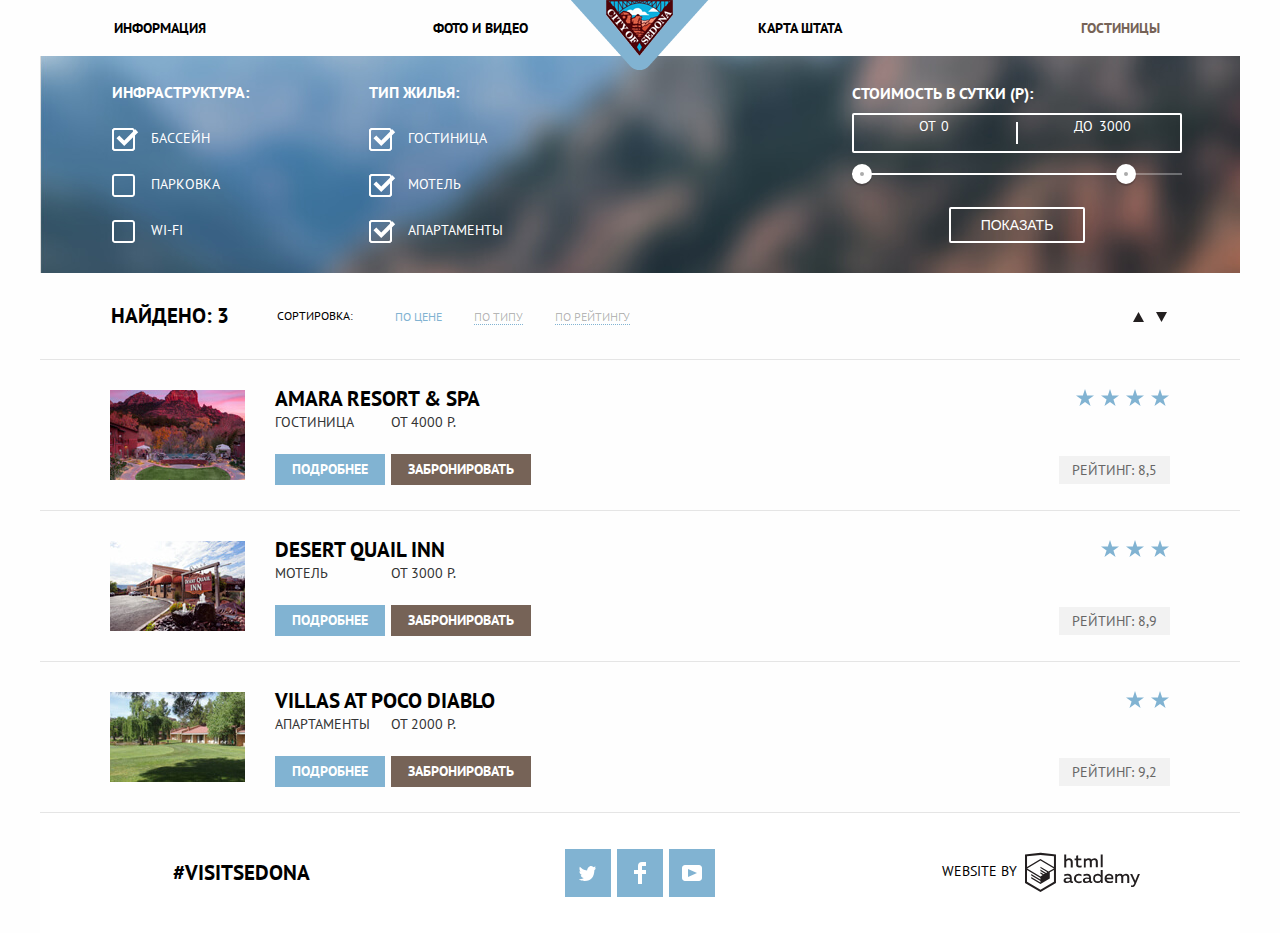
==== catalog.html @ 9290f9d6 "Исправил замечания по сеткам" ====
<!DOCTYPE html>
<html lang="ru">
  <head>
    <meta charset="utf-8">
    <title>HTML Academy: Седона</title>   
    <link href="https://fonts.googleapis.com/css?family=PT+Sans:400,700" rel="stylesheet">
    <link rel="stylesheet" href="css/normalize.css">
    <link rel="stylesheet" href="css/style.css"> 
  </head>
  <body class="inner-page">
   <div class="container">
    <header class="main-header">
      <nav class="main-navigation">
        <a class="main-header-logo" href="index.html">
          <img src="img/logo.png" width="138" height="70" alt="Логотип города Седона">
        </a>
        <ul class="site-navigation">
          <li class="navigation-link"><a href="info.html">Информация</a></li>
          <li class="navigation-link"><a href="photo-video.html">Фото и видео</a></li>
          <li class="navigation-link"><a href="state-map.html">Карта штата</a></li>
          <li class="navigation-link current"><a href="hotels.html">Гостиницы</a></li>
        </ul>
      </nav>
    </header>
      
    <main class="contain">
      <h1 class="visually-hidden">Подбор отелей</h1>
      <section class="filters">
        <h2 class="visually-hidden">Фильтр выбора отелей</h2>   
        <form class="filter" method="get" action="https://echo.htmlacademy.ru">
          <fieldset filters-choice>
            <legend class="filters-header">Инфраструктура:</legend>
            <ul>
              <li class="filter-option">
                <input class="visually-hidden filter-input filter-input-checkbox" type="checkbox" name="pool" id="pool-checkbox" checked>
                <label for="pool-checkbox">Бассейн</label>
              </li>
              <li class="filter-option">
                <input class="visually-hidden filter-input filter-input-checkbox" type="checkbox" name="parking" id="parking-checkbox">
                <label for="parking-checkbox">Парковка</label>
              </li>
              <li class="filter-option">
                <input class="visually-hidden filter-input filter-input-checkbox" type="checkbox" name="network" id="network-checkbox">
                <label for="network-checkbox">WI-FI</label>
              </li>
            </ul>
          </fieldset>
          <fieldset filters-choice>
            <legend class="filters-header">Тип жилья:</legend>
            <ul>
              <li class="filter-option filter-option-house">
                <input class="visually-hidden filter-input filter-input-checkbox" type="checkbox" name="hotel" id="hotel-checkbox" checked>
                <label for="hotel-checkbox">Гостиница</label>
              </li>
              <li class="filter-option filter-option-house">
                <input class="visually-hidden filter-input filter-input-checkbox" type="checkbox" name="motel" id="motel-checkbox" checked>
                <label for="motel-checkbox">Мотель</label>
              </li>
              <li class="filter-option filter-option-house">
                <input class="visually-hidden filter-input filter-input-checkbox" type="checkbox" name="apartment" id="apartment-checkbox" checked>
                <label for="apartment-checkbox">Апартаменты</label>
              </li>
            </ul>
          </fieldset>
		<div class="filter-range">
      <div class="filter-range-title">Стоимость в сутки (р):</div>
      <div class="price-controls">
        <label class="min-price">от <input type="text" name="min-price" value="0"></label>
        <label class="max-price">до <input type="text" name="max-price" value="3000"></label>
      </div>
      <div class="range-controls">
        <div class="scale">
          <div class="bar"></div>
        </div>
        <div class="range-toggle range-toggle-min"></div>
        <div class="range-toggle range-toggle-max"></div>
      </div>
      <button class="btn-transparent" type="submit">Показать</button>
    </div>
<!--
          <div cost-wrapper>
          <fieldset filters-choice>
            <legend class="filters-header">Стоимость в сутки (Р):</legend>
            <ul>
              <li class="filter-range">
                <input type="text" name="min" placeholder="от 0" id="filter-min">
              </li>
              <li class="filter-range">
                <input type="text" name="max" placeholder="до 3000" id="filter-max">
              </li>
            </ul>
          </fieldset>
          <button type="submit" class="filter-button button">
          Показать
          </button>
          </div>
-->
        </form>        
      </section>
        
      <section class="sorting">
        <p class="sorting-result">Найдено: 3</p>
        <p class="sorting-kind">Cортировка:</p>       
          <ul class="sorting-list">
            <li class="sorting-current">По цене</li>
            <li><a href="#">По типу</a></li>
            <li><a href="#">По рейтингу</a></li>
          </ul>        
          <ul class="sorting-arrow">
            <li class="arrow-active">
            	<a  class="arrow" href="#">
            		<span class="visually-hidden">вверх</span>
            		<svg xmlns="http://www.w3.org/2000/svg" width="11" height="10"><path fill="#231F20" d="M5.5 0L0 10h11z"/></svg>
            	</a>
            </li>
            <li>
            <a class="arrow" href="#">
            	<span class="visually-hidden">вниз</span>
            	<svg xmlns="http://www.w3.org/2000/svg" width="11" height="10"><path fill="#231F20" d="M5.5 10L0 0h11"/></svg>
            </a>
            </li>
          </ul>        
      </section>
        
      <section>
        <article class="found">
          <div class="found-image">
            <img src="img/amara.jpg" width="135" height="90" alt="Фото гостиница Амара  ">
          </div>
          <div class="found-declaration">
            <h2 class="found-declaration-header"><a href="#">Amara resort & spa</a></h2>
            <div class="found-wrapper">
            	<div class="found-item">
              <span>Гостиница</span><br>
              <a href="#">Подробнее</a>
            	</div>
            	<div class="found-book">
              <span>От 4000 р.</span><br>
              <a href="#">Забронировать</a>
            	</div>
           </div>
          </div>
          <div class="found-rate">
            <div class="found-stars">
              <span class="icon-star"><svg xmlns="http://www.w3.org/2000/svg" width="18" height="17"><path fill="#81B3D2" d="M9.002 0l2.126 6.494h6.877l-5.564 4.012L14.566 17l-5.564-4.013L3.438 17l2.126-6.494L0 6.494h6.878z"/></svg></span>
              <span class="icon-star"><svg xmlns="http://www.w3.org/2000/svg" width="18" height="17"><path fill="#81B3D2" d="M9.002 0l2.126 6.494h6.877l-5.564 4.012L14.566 17l-5.564-4.013L3.438 17l2.126-6.494L0 6.494h6.878z"/></svg></span>
              <span class="icon-star"><svg xmlns="http://www.w3.org/2000/svg" width="18" height="17"><path fill="#81B3D2" d="M9.002 0l2.126 6.494h6.877l-5.564 4.012L14.566 17l-5.564-4.013L3.438 17l2.126-6.494L0 6.494h6.878z"/></svg></span>
              <span class="icon-star"><svg xmlns="http://www.w3.org/2000/svg" width="18" height="17"><path fill="#81B3D2" d="M9.002 0l2.126 6.494h6.877l-5.564 4.012L14.566 17l-5.564-4.013L3.438 17l2.126-6.494L0 6.494h6.878z"/></svg></span>
            </div>
            <div class="found-valuation">
              <span>Рейтинг: 8,5</span>
            </div>
          </div>
        </article>
          
        <article class="found">
          <div class="found-image">
            <img src="img/desert.jpg" width="135" height="90" alt="Фото мотель Десерт">
          </div>
          <div class="found-declaration">
            <h2 class="found-declaration-header"><a href="#">Desert quail inn</a></h2>
            <div class="found-wrapper">
            	<div class="found-item">
              	<span>Мотель</span><br>
             	 <a href="#">Подробнее</a>
           	 </div>
            	<div class="found-book">
             	 <span>От 3000 р.</span><br>
             	 <a href="#">Забронировать</a>
           	 </div>
						</div>
          </div>
          <div class="found-rate">
            <div class="found-stars">
              <span class="icon-star"><svg xmlns="http://www.w3.org/2000/svg" width="18" height="17"><path fill="#81B3D2" d="M9.002 0l2.126 6.494h6.877l-5.564 4.012L14.566 17l-5.564-4.013L3.438 17l2.126-6.494L0 6.494h6.878z"/></svg></span>
              <span class="icon-star"><svg xmlns="http://www.w3.org/2000/svg" width="18" height="17"><path fill="#81B3D2" d="M9.002 0l2.126 6.494h6.877l-5.564 4.012L14.566 17l-5.564-4.013L3.438 17l2.126-6.494L0 6.494h6.878z"/></svg></span>
              <span class="icon-star"><svg xmlns="http://www.w3.org/2000/svg" width="18" height="17"><path fill="#81B3D2" d="M9.002 0l2.126 6.494h6.877l-5.564 4.012L14.566 17l-5.564-4.013L3.438 17l2.126-6.494L0 6.494h6.878z"/></svg></span>              
            </div>            
            <div class="found-valuation">
              <span>Рейтинг: 8,9</span>
            </div>
            
          </div>
        </article>
          
        <article class="found">
          <div class="found-image">
            <img src="img/villas.jpg" width="135" height="90" alt="Фото апартаменты Виллас">
          </div>
          <div class="found-declaration">
            <h2 class="found-declaration-header"><a href="#">Villas at poco diablo</a></h2>
            <div class="found-wrapper">
            	<div class="found-item">
              	<span>Апартаменты</span><br>
              	<a href="#">Подробнее</a>
            	</div>
            	<div class="found-book">
              	<span>От 2000 р.</span><br>
              	<a href="#">Забронировать</a>
            	</div>
						</div>
          </div>
          <div class="found-rate">
            <div class="found-stars">
              <span class="icon-star"><svg xmlns="http://www.w3.org/2000/svg" width="18" height="17"><path fill="#81B3D2" d="M9.002 0l2.126 6.494h6.877l-5.564 4.012L14.566 17l-5.564-4.013L3.438 17l2.126-6.494L0 6.494h6.878z"/></svg></span>
              <span class="icon-star"><svg xmlns="http://www.w3.org/2000/svg" width="18" height="17"><path fill="#81B3D2" d="M9.002 0l2.126 6.494h6.877l-5.564 4.012L14.566 17l-5.564-4.013L3.438 17l2.126-6.494L0 6.494h6.878z"/></svg></span>              
            </div>
            <div class="found-valuation">
              <span>Рейтинг: 9,2</span>
            </div>
          </div>
        </article>
      </section>        
    </main>
      
    <footer class="main-footer main-footer-catalog-opacity ">
      <p class="footer">#VISITSEDONA</p>
      <div class="footer-social">
        <ul class="social-list">
					<li><a class="social-button " href="# "><span class="visually-hidden">twitter</span>
					<svg xmlns="http://www.w3.org/2000/svg" width="17" height="15"><path fill="#FFF" d="M10.95.144c1.685-.496 2.984.27 3.577 1.179.673-.231 1.331-.481 2.011-.708a2.345 2.345 0 0 1-.857 1.768c.685.17 1.304-.491 1.304-.491-.169 1-1.006 1.788-1.563 2.024-.231 6.75-3.175 11.217-10.077 11.082h-.446c-.41 0-4.164-.46-4.898-1.887 2.271.196 3.893-.422 4.693-1.177-.96-.3-2.679-.477-2.979-2.95.349.106.564.228 1.19.119C1.705 8.247.374 7.53.448 5.33c.285.328 1.067.536 1.34.472C1.085 5.561-.182 2.442.894.85c1.818 1.854 3.735 3.606 7.152 3.773C8.254 2.33 9.183.793 10.95.144z"/></svg>
					</a></li>
					<li><a class="social-button" href="#"><span class="visually-hidden">facebook</span>
					<svg xmlns="http://www.w3.org/2000/svg" width="12" height="22"><path fill="#FFF" d="M12 4V0H8a4 4 0 0 0-4 4v4H0v4h4v10h4V12h4V8H8V4h4z"/></svg>
					</a></li>
					<li><a class="social-button " href="# "><span class="visually-hidden">youtube</span>
       		<svg xmlns="http://www.w3.org/2000/svg" width="20" height="16"><path fill="#FFF" d="M17 0H3C1.35 0 0 1.35 0 3v10c0 1.65 1.35 3 3 3h14c1.65 0 3-1.35 3-3V3c0-1.65-1.35-3-3-3zM6.027 11.998V4.002L15.014 8l-8.987 3.998z"/></svg>
       </a></li>
        </ul>
      </div>
      <p class="footer-copyright ">
        <b>WEBSITE BY </b>
				<a href="#"><span class="visually-hidden">HTML academy</span>
				     		<svg data-name="Layer 1" xmlns="http://www.w3.org/2000/svg" viewBox="0 0 108.08 36.85" width="115" height="41"><path d="M44.61 26.86a2 2 0 0 0 .55-.1v1.33a3.25 3.25 0 0 1-1.18.21 1.67 1.67 0 0 1-1.67-1 4.84 4.84 0 0 1-3.14 1.08c-1.51 0-2.91-.83-2.91-2.55 0-2.13 2-2.79 3.71-2.79a11.08 11.08 0 0 1 2.17.25v-.3c0-1-.76-1.77-2.19-1.77a7.42 7.42 0 0 0-3 .64v-1.7a10.21 10.21 0 0 1 3.19-.55c2.36 0 3.81 1.12 3.81 3.65v3a.54.54 0 0 0 .49.59h.17zm-6.44-1.13a1.35 1.35 0 0 0 1.46 1.25h.11a3.39 3.39 0 0 0 2.41-1v-1.42a9.72 9.72 0 0 0-1.81-.21c-1 0-2.16.33-2.16 1.38zm12.36-6.11a5 5 0 0 1 2.57.64v1.72a4.08 4.08 0 0 0-2.3-.7 2.75 2.75 0 1 0 0 5.49 5 5 0 0 0 2.43-.64v1.71a6.27 6.27 0 0 1-2.76.57A4.21 4.21 0 0 1 46 24.49v-.41a4.32 4.32 0 0 1 4.18-4.46h.38zm12.17 7.24a2 2 0 0 0 .55-.1v1.33a3.25 3.25 0 0 1-1.18.21 1.67 1.67 0 0 1-1.67-1 4.84 4.84 0 0 1-3.14 1.08c-1.51 0-2.91-.83-2.91-2.55 0-2.13 2-2.79 3.71-2.79a11.08 11.08 0 0 1 2.17.25v-.3c0-1-.76-1.77-2.19-1.77a7.42 7.42 0 0 0-3 .64v-1.7a10.21 10.21 0 0 1 3.19-.55c2.36 0 3.81 1.12 3.81 3.65v3a.54.54 0 0 0 .49.59h.17zm-6.44-1.13a1.35 1.35 0 0 0 1.47 1.25h.11a3.39 3.39 0 0 0 2.41-1v-1.42a9.72 9.72 0 0 0-1.81-.21c-1.06 0-2.16.33-2.16 1.38zM73 15.98v12.2h-1.65v-1.32a3.88 3.88 0 0 1-3.19 1.54 4.4 4.4 0 0 1 0-8.78 3.81 3.81 0 0 1 3 1.3v-4.94H73zm-4.53 5.22a2.76 2.76 0 1 0 0 5.52 2.86 2.86 0 0 0 2.68-1.74v-2a2.91 2.91 0 0 0-2.66-1.73zM79 19.62c3.31 0 4.46 2.68 3.92 5.09H76.7c.21 1.5 1.67 2.11 3.19 2.11a6.11 6.11 0 0 0 2.64-.59v1.6a7.14 7.14 0 0 1-3 .57c-2.53 0-4.75-1.42-4.75-4.42a4.18 4.18 0 0 1 4-4.39H79zm.09 1.54a2.28 2.28 0 0 0-2.44 2.1v.06h4.65a2 2 0 0 0-2.17-2.16zm5.73 7v-8.31h1.65v1a3.81 3.81 0 0 1 2.78-1.27 2.86 2.86 0 0 1 2.64 1.4 4.12 4.12 0 0 1 2.91-1.33 3.06 3.06 0 0 1 3.2 3.33v5.2h-1.9v-5.15a1.59 1.59 0 0 0-1.42-1.75h-.26a2.8 2.8 0 0 0-2.07 1.12v5.78h-1.9v-5.15A1.59 1.59 0 0 0 89 21.29h-.2a3 3 0 0 0-2.21 1.29v5.63h-1.73zm21.31-8.33h1.9l-3.91 9.46c-.9 2.17-2.09 2.86-3.35 2.86a4.76 4.76 0 0 1-1.1-.14v-1.57a2.86 2.86 0 0 0 .85.12c.9 0 1.58-.64 2.07-1.9l.17-.42-4-8.4h2l2.86 6.29zM38.73 1.44V6.2a3.81 3.81 0 0 1 2.7-1.14 3.25 3.25 0 0 1 3.44 3.4v5.15H43V8.7a1.81 1.81 0 0 0-1.61-2h-.3a2.93 2.93 0 0 0-2.32 1.39v5.52h-1.9V1.44h1.9zm11.21.85v3h3v1.6h-3v3.81c0 1.1.5 1.46 1.58 1.46a4.49 4.49 0 0 0 1.69-.33v1.6a6.8 6.8 0 0 1-2.21.35 2.55 2.55 0 0 1-2.86-2.74V6.87h-1.56V5.24h1.5V2.72zm5.4 11.31V5.26H57v1a3.81 3.81 0 0 1 2.77-1.28 2.86 2.86 0 0 1 2.6 1.33 4.12 4.12 0 0 1 2.91-1.33 3.06 3.06 0 0 1 3.16 3.4v5.21h-1.9V8.44a1.59 1.59 0 0 0-1.42-1.75h-.23a2.8 2.8 0 0 0-2.07 1.12v5.78h-1.9V8.44a1.59 1.59 0 0 0-1.42-1.75h-.23a3 3 0 0 0-2.21 1.29v5.63h-1.72zM71.17 1.43H73v12.15h-1.83V1.43zM14.71-.02h-.16L0 1.52v26.67l14.55 8.66 14.55-8.66V1.52zm12.5 27.1l-12.66 7.54L1.9 27.1V16.16l12.59 7.5v1.32l-8.63-5.1v1.31l8.68 5.21v1.39l-8.67-5.16v1.35l8.68 5.21 8.75-5.24v-5.66l3.9-2.31V27.1zm0-12.53l-3.48 2-1.6 1-7.62-4.57v1.31L21 18.21l-.14.09-1 .54-5.37-3.2v1.34l4.24 2.52-1 .67-3.2-1.9v1.31l2.1 1.24-2.13 1.26L2 14.63l12.51-7.54zm0-1.32L14.49 5.74 1.91 13.23v-10L14.56 1.9l12.65 1.33v10z" fill="#231f20"/></svg>
     </a>
      </p>
    </footer>
      </div>
  </body>
</html>
---- css/style.css ----
body {
  margin: 0;
  padding: 0;
  font-family: "PT Sans", Arial, sans-serif;
  font-size: 14px;
  line-height: 21px;
  font-weight: 400;
  color: #333333;
  text-transform: uppercase;
  background-color: #ffffff;
  background-position: top center;
	
/*
	background-image:url(../img/sedona-index-1200.jpg);
	background-repeat: no-repeat;
*/
}

.inner-page {
  background-color: #fefefe;
/*
	background-image: url(../img/sedona-hotels-1200.jpg);
	background-repeat: no-repeat;
*/
}

.container {
	width: 1200px;
	margin: 0 auto;	
/*
	border-left: 40px solid #f2f2f2;
	border-right: 40px solid #f2f2f2;
*/
	
		
}

a {
  text-decoration: none;
}

img {
  max-width: 100%;
  height: auto;
}

.visually-hidden:not(:focus):not(:active),
input[type="checkbox"].visually-hidden,
input[type="radio"].visually-hidden {
  position: absolute;

  width: 1px;
  height: 1px;
  margin: -1px;
  border: 0;
  padding: 0;

  white-space: nowrap;

  clip-path: inset(100%);
  clip: rect(0 0 0 0);
  overflow: hidden;
}

.main-header {
/*  min-height: 56px;*/
/*
  background-color: rgba(255,0,0,0.3);
  outline: 1px solid yellow;
*/
}

.main-navigation {
  font-size: 14px;
  line-height: 26px;
  font-weight: 700;
  color: #000000;
/*
	background-color: rgba(225,78,233,0.2);
outline: 1px solid blue;
*/
}

.main-header-logo {
  width: 138px;
  height: 70px;
  position: absolute;
	left: 50%;
	top: 0;
	transform: translate(-50%,0);
/*
  outline: 1px solid purple;
  background-color: rgba(0,0,255,0.2);
*/
}

.site-navigation {
	display: flex;
	justify-content: space-between;
	text-align: center;
	align-items: center;
  width: 100%;
  margin: 0;
  padding: 0;
  list-style: none;
  min-height: 56px;
/*
  outline: 1px solid green;
  background-color: rgba(80,134,255,0.2);
*/
}

.navigation-link {
	width: 20%;	
}

.site-navigation a {
  color: #000000;
}

.knowing {
	display: flex;
	flex-direction: column;
	justify-content: center;
	padding-top: 53px;
	width: 100%;
  background-image: url(../img/background.jpg);
/*  background-position: top center;*/
  background-repeat: no-repeat;
/*	background-size: cover;*/
/*  text-align: center;*/
  background-color: #ddecf4;
/*
	background-color: rgba(127,255,212,0.2);
  outline: 2px solid blue;
*/
}

.knowing-wrap {
	position: relative;
	display: flex;
	flex-direction: column;
/*	flex-wrap: wrap;*/
/*	align-content: space-between;*/
	justify-content: flex-end;
/*	padding-top: 66px;*/
	align-items: center;
	min-height: 455px;
}

.intro {
	display: flex;
	height: 216px;
	flex-direction: column;
  background-color: #ffffff;
  text-align: center;
  background-position: 50% 50%;
  background-repeat: no-repeat;
/*	background-color: rgba(255,255,0,0.3);*/
/*
  outline: 1px solid red;
	margin-bottom: 32px;
*/
}

.intro h2 {
  font-size: 21px;
  line-height: 26px;
  font-weight: 700;
  color: #000000;
	margin-top: 62px;
/*  min-height: 50px;*/
/*
  background-color: rgba(225,78,233,0.6);
  outline: 1px solid blue;
*/
}

.intro p {
  font-size: 14px;
  line-height: 26px;
  font-weight: 400;
  color: #000000;
/*	min-height: 16px;*/
/*  margin-top: 33px;*/
/*
  outline: 1px solid purple;
  background-color: rgba(0,0,255,0.2);
*/
}

.factor {
  display: flex;
/*	flex-direction: column;*/
  height: 256px;
/*
  outline: 2px dotted black;
  background-color: rgba(255,0,255,0.2);
*/
}

.factor-devil {
  display: flex;	
/*	flex-direction: column;*/
  height: 256px;
/*
  outline: 2px dotted black;
  background-color: rgba(255,0,255,0.2);
*/
}

.factor-view-devil {
	order: -1;
}

.factor-place-devil {
  background-color: #81b3d2;
  text-align: center;
/*	min-height: 256px;*/
  width: 400px;
	padding-top: 30px;
/*
  outline: 1px solid green;
  background-color: rgba(80,134,255,0.3);
*/
}

.factor-place {
  background-color: #81b3d2;
  text-align: center;
/*	min-height: 256px;*/
  width: 400px;
	padding-top: 30px;
/*
  outline: 1px solid green;
  background-color: rgba(80,134,255,0.3);
*/
}

.factor-place h2 {
	
  font-size: 21px;
  line-height: 21px;
  font-weight: 700;
  color: #ffffff;
}

.factor-place p, span {	
  font-size: 14px;
  line-height: 21px;
  font-weight: 400;
  color: #ffffff;
}

.factor-place-devil h2 {
	
  font-size: 21px;
  line-height: 21px;
  font-weight: 700;
  color: #ffffff;
}

.factor-place-devil p, span {	
  font-size: 14px;
  line-height: 21px;
  font-weight: 400;
  color: #ffffff;
}

.features  {
/*	display: flex;*/
/*  text-align: center;*/
}

.features h2 {
  font-size: 21px;
  line-height: 21px;
  font-weight: 700;
  color: #000000;
}

.features-list {
	display: flex;
  justify-content: space-around;
  align-items: center;
  margin: 0;
  padding: 0;
  list-style: none;
  min-height: 330px;
/*
  background-color: rgba(106,90,205,0.3);
  outline: 1px solid orangered;
*/
}

/*
.features-advice h2,p{
	display: block;
	text-align: center;/
} 
*/


.features-advice {
/*	display: flex;*/
/*	flex-direction: column;*/
/*	justify-content: center;*/
  height: 270px;
  width: 320px;
	text-align: center;
	padding-top: 56px;
/*	padding-bottom: 84px;*/
/*
  background-color: rgba(0,255,127,0.4);
  outline: 1px solid fuchsia;
*/
}

.factor-features {
  background-color: #eeeeee;
  text-align: center;
	display: flex;
  justify-content: space-around;
  align-items: center;
  min-height: 256px;
/*
  background-color: rgba(106,90,205,0.3);
  outline: 1px solid orangered;	
*/
}

.factor-sight {
  height: 160px;
  width: 270px;
/*
  background-color: rgba(0,255,127,0.4);
  outline: 1px solid fuchsia;
*/
}

.factor-sight span {
  font-size: 14px;
  line-height: 21px;
  font-weight: 400;
  color: #333333;
}

.interest-block {
/*	display: flex;*/
/*	flex-direction: column;*/
/*	justify-content: space-around;*/
/*	align-items: center;*/
	display: block;
	text-align: center;	
  background-color: #ffffff;
/*  text-align: center;*/
/*	min-height: 291px;*/
/*
  outline: 2px solid green;
  background-color: rgba(80,134,255,0.3);
*/
}

.interest-block a:hover,
.interest-block a:focus {
  background-color: #604e43;
}

.interest-block a:active {
  color: rgba(255,255,255,0.3);
  background-color: #503e33;
}

.interest-block h2 {
	display: block;
	margin: 0;
  font-size: 30px;
  line-height: 36px;
  font-weight: 700;
	padding-top: 50px;
	padding-bottom: 23px;
  color: #000000;
}

.interest-block p {
	display: block;
	margin: 0;
	padding-bottom: 48px;
  font-size: 14px;
  line-height: 24px;
  font-weight: 400;	 
  color: #333333;
}

.interest-block a {
	display: block;
	width: 568px;
	margin-left: 316px; 
/*	padding-left: 50%;*/
	
/*	padding-bottom: 80px;*/
  font-size: 21px;
  line-height: 26px;
  font-weight: 700;
  color: #ffffff;
  background-color: #766357;
/*	width: 30%;*/
/*	height: 86px;*/
padding: 30px 0;
}

.map {
/*
	display: flex;
	align-items: center;
	flex-direction: column;
*/
  background-image: url(../img/map.jpg);
  background-position: 50% 50%;
  width: 1200px;
  height: 593px;
  text-align: center;
	min-height: 593px;
/*
  background-color: rgba(225,78,233,0.6);
  outline: 2px solid rgba(0,255,255,0.4);
*/
}

.search {
	margin: 0 auto;
  background-color: #ffffff;
/*	min-height: 395px;*/
	display: flex;
	flex-wrap: wrap;
	align-items: center;
	justify-content: center;
  width: 458px;
	padding: 55px;
	padding-bottom: 39px;
	
/*
  background-color: rgba(255,255,0,0.3);
  outline: 1px solid red;
*/
}

.search-data {
	position: relative;
	display: flex;
/*	justify-content: space-between;*/
/*	align-items: center;*/
/*	padding-left: 0;*/
	padding-bottom: 29px;
	margin: 0;
	margin-right: auto;
	width: 100%;
  font-size: 14px;
  line-height: 26px;
  font-weight: 700;
  color: #000000;
}

/*
.button-calendar {
	position: absolute;
	right: 10px;
}
*/

/*
.button-calendar::after {
	position: absolute;
	top: 10px;
	right: 10px;
	content: "";
	width: 21px;
	height: 22px;
	background-image: url(../img/calendar.svg);
	background-repeat: no-repeat;	
	background-position: 0 0;
	opacity: 0.3;
}
*/

.search-people,
.search-kids{
/*	position: relative;*/
/*	justify-content: flex-end;*/
/*	align-self: center;*/
	width: 50%;
/*	padding-left: 20px;*/
}

/*
.search-people input {
	width: 85%;
}
*/

/*
.search-people:first-child {
	margin-right: 20px;
}
*/

.search-data input {
	display: block;
/*	box-sizing: border-box;*/
	width: 329px;
/*	margin-left: 25px;	*/
	margin-left: auto;
/*	min-height: 34px;*/
  font: inherit;
  text-transform: uppercase;
  background-color: #f2f2f2;
  border: 1px solid transparent;
	padding: 5px;
	padding-left: 10px;
}

.search-people input {	
/*	padding: 0;*/
/*	padding-left: 20px;*/
	width: 114px;
/*	margin-top: 1px;*/
	text-align: center;
}

/*
.button-wrapper {
	display: flex;
	margin: 0;
	padding: 0;
	justify-content: space-between;
	outline: 2px solid red;
}
*/

.search-kids input {
	width: 114px;
}

.search-people label {
	position: relative;
/*	display: inline-block;*/
/*	min-width: 90px;*/
	align-self: center;
/*	margin-left: 10px;*/
/*	padding: 0;*/
/*	padding-right: 24px;*/
	
/*	outline: 2px solid red;*/
}

.search-kids label {
	
}

.search-data input:hover {
  background-color: #ebebeb;
}

.search-data input:focus {
  background-color: transparent;
  border: 1px solid #f2f2f2;
  outline: none;
}

.search-data button {
  color: rgba(0,0,0,0.3);
  background-color: #f2f2f2;
  border: none;
}

.search-people button {
	padding: 0;
	margin: 0;
}

.search-data button:hover,
.search-data button:focus {
  color: #000000;
}

.search-data button:active {
  color: #81b3d2;
}

/*
.button-minus {
	margin: 0;
	margin-left: auto;
}
*/

.button-search-wrapper {
	width: 100%;
	padding-top: 10px;
}

.button-search {
	width: 100%;
  font-size: 21px;
  line-height: 26px;
  font-weight: 700;
  color: #ffffff;
  background-color: #81b3d2;
  text-transform: uppercase;
	padding: 16px 0;
	margin-top: auto; 

}

.button-search:hover,
.button-search:focus {
  background-color: #669ec0;
}

.button-search:active {
  color: rgba(255,255,255,0.3);
  background-color: #5496bd;
}

.main-footer {
	padding: 0;
	margin: 0;
	display: flex;
	justify-content: space-around;
	align-items: center;
  background-color: #ffffff;
	
/*  text-align: center;*/
/*	margin-top: auto;*/
/*  min-height: 120px;*/
/*  width: 1200px;*/
/*
  background-color: rgba(80,134,255,0.5);
  outline: 2px dotted green;
*/
}

.main-footer-opacity {
	height: 120px;
	background-color: rgba(255,255,255,0.9);
	margin-top: -120px;
}

.main-footer-catalog-opacity {
	height: 120px;
	background-color: rgba(255,255,255,0.9);
/*	margin-top: -120px;*/
}

.footer {
	margin: 0;
	padding: 0;
	padding-left: 43px;
/*	text-align: center;*/
	width: 150px;
  font-size: 21px;
  line-height: 26px;
  font-weight: 700;
  color: #000000;
}

.social-list {
  list-style: none;
	width: 150px;
	display: flex;		
	justify-content: space-between;	
  margin: 0;
  padding: 0;
	padding-left: 63px;
}

.social-button {
	display: flex;
	width: 46px;
	height: 48px;
	align-items: center;
	justify-content: center;
  background-color: #81b3d2;
}

.social-list a:hover,
.social-list a:focus {
  background-color: #669ec0;
}

.social-list a:active {
  color: rgba(0,0,0,0.3);
  background-color: #5496bd;
}

/*
.footer-tag {
  margin-top: 49px;
  margin-left: 132px;
  height: 25px;
  width: 136px;
  background-color: rgba(255,25,0,0.3);
}
*/

.footer-social {
/*
  margin-top: 36px;
  margin-left: 256px;
*/
/*  height: 48px;*/
  width: 250px;
/*  background-color: rgba(0,255,127,0.4);*/
}

.footer-copyright {
	display: flex;
	justify-content: center;
/*	align-items: center;*/
	margin: 0;
	padding: 0;
	padding-top: 5px;
/*	outline: 2px solid green;*/
/*
  margin-top: 39px;
  margin-left: 229px;
*/
/*  height: 41px;*/
  width: 220px;
/*  background-color: rgba(200,25,127,0.4);*/
}

.footer-copyright a {
/*
	margin: 0;
	padding: 0;
*/
/*
	display: flex;
	width: 20px;
	height: 20px;
*/
/*
  font-size: 21px;
  line-height: 26px;
  font-weight: 700;
  color: #000000;
  text-transform: lowercase;
*/
/*	outline: 2px solid red;*/
}

.footer-copyright a:hover,
.footer-copyright a:focus {
  color: #669ec0;
}

.footer-copyright a:active {
  color: rgba(0,0,0,0.3);
}

.footer-copyright b {
/*	display: block;*/
	margin: 0;
	padding: 0;
	padding-right: 8px;
	padding-top: 6px;
  font-size: 14px;
  line-height: 26px;
  font-weight: 400;
  color: #000000;
}

/*str2*/
/*88888888888888888888888888888888888888*/
.filters {		
	width: 100%;		
  background-image: url(../img/filter.jpg);
  background-repeat: no-repeat;
/*  background-position: 50% 50%;*/
  background-color: #7d9dbe;
/*  text-align: left;*/
/*	background-color: rgba(127,255,212,0.2);*/
/*  outline: 1px solid blue;*/
}

.filter {
	display: flex;
	height: 217px;	
	justify-content: space-between;
/*	outline: 2 px solid brown;*/
/*
	background-color: rgba(27,25,212,0.2);
  outline: 2px solid yellow;
*/
}

.filters-header {
	padding-top: 26px;
/*	padding-left: 60px;*/
	margin-bottom: 25px;
  font-size: 16px;
  line-height: 21px;
  font-weight: 700;
  color: #ffffff;
}

.filters fieldset {
/*	box-sizing: border-box;*/
	
	width: 150px;
	padding: 0;
  margin: 0;
	margin-left: 72px;
  border: none;
/*	outline: 2px solid red;*/
}

.filters fieldset:nth-child(2){
	margin-left: 107px;
	margin-right: auto;
}

.filter ul {
	padding: 0;
  margin: 0;
	list-style: none;
}

.filter-option {
/*
	background: rgba(0, 128, 0, 0.2);
  box-shadow: 0 0 0 3px green;
*/
	margin-left: 39px;
	margin-bottom: 25px;	
}

/*
filter-option-house {
	padding-left: 3px;
}
*/

/*
filter-option-house label{
	padding-left: 5px;
}
*/

.filter-option label {
	position: relative;
  display: block;
  cursor: pointer;
  user-select: none;
}

.filter-input-checkbox + label::before {
	content: "";
  position: absolute;
	left: -39px;
  width: 28px;
  height: 28px;  
	background-image: url(../img/checkbox-off.svg);
	background-repeat: no-repeat;
	background-position: 0 0;
}

.filter-input-checkbox:checked + label::after {
	content: "";

  position: absolute;
	left: -39px;
  width: 28px;
  height: 28px;
/*	transform: rotate(90deg);*/
  
  
	background-image: url(../img/checkbox-on.svg);
	background-repeat: no-repeat;
	background-position: 0 0; 
}

/*filters-wrapper {*/
/*	display: flex;*/
/*	width: 50%;*/
/*
	background-color: rgba(217,25,212,0.2);
	outline: 2px solid green;
*/
/*}*/

.filter-option,
.filter-button {
  font-size: 14px;
  line-height: 21px;
  font-weight: 400;
  color: #ffffff;
}

.filter-button {
  background-color: transparent;
  text-transform: uppercase;
  border: 2px solid #ffffff;
}

.filter-button:hover,
.filter-button:focus,
.filter-button:active {
  background-color: #ffffff;
  color: #000000;
}

.navigation-link a:hover,
.navigation-link a:focus {
  color: #81b3d2;
}

.navigation-link a:active {
  color: rgba(0,0,0,0.3);
}

.current a{
  color: #766357;
}
/*888888888888888888888888888888888*/
.filter-range {
  width: 330px;
/*  margin: 50px auto;  для демо */

  color: #ffffff;
  text-transform: uppercase;
/*	outline: 2px solid red;*/
	margin-top: 27px;
  margin-right: 58px;
}

.filter-range-title {
  margin-bottom: 9px;

  font-weight: 600;
  font-size: 16px;
  line-height: 21px;
}

.price-controls {
  position: relative;
  
  height: 36px;
  margin-bottom: 20px;

  font-size: 0;

  border: 2px solid #ffffff;
  border-radius: 2px;
}

.price-controls::after {
  content: "";
  position: absolute;
  top: 50%;
  left: 50%;

  width: 2px;
  height: 22px;

  background: #ffffff;
  transform: translate(-50%, -50%);
}

.price-controls label {
  display: inline-block;
	
  font-size: 14px;
  line-height: 21px;
  vertical-align: top;

  cursor: pointer;
}

.price-controls .min-price,
.price-controls .max-price {
  width: 90px;
  padding-left: 65px;
}

.price-controls input {
  width: 50px;
  margin: 0;

  color: inherit;
  font: inherit;

  background: none;
  border: none;
}

.range-controls {
  position: relative;

  margin-bottom: 32px;
}

.range-controls .scale {
  height: 2px;

  background: rgba(255, 255, 255, 0.3);
}

.range-controls .bar {
  width: 80%;
  height: 2px;

  background: #ffffff;
}

.range-toggle {
  position: absolute;
  top: -9px;

  width: 4px;
  height: 4px;

  background: #ababab;
  border: 8px solid #ffffff;
  border-radius: 50%;
  box-shadow: 0 2px 1px 0 rgba(0, 1, 1, 0.2);
  cursor: pointer;
}

.range-toggle:hover {
  background: #1c4f80;
}

.range-toggle-min {
  left: 0;
}

.range-toggle-max {
  left: 80%;
}

.btn-transparent {
  display: block;
  margin: 0 auto;
  padding: 6px 30px;

  font-size: 14px;
  line-height: 20px;
  color: #ffffff;
  text-transform: uppercase;

  background: transparent;
  border: 2px solid #ffffff;
  border-radius: 2px;
  cursor: pointer;
}

.btn-transparent:hover {
  color: #000000;

  background: #ffffff;
}
/*999999999999999999999999999999999*/
.sorting {
	height: 86px;
	display: flex;
	position: relative;
/*	justify-content: space-between;*/
	align-items: center;
/*	background-color: rgba(240, 128, 128, 0.3);*/
}

.sorting p {
	margin: 0;
}
.sorting ul {
	margin: 0;
	padding: 0;
}

.sorting-list {
	margin: 0;
	display: flex;
	width: 235px;
	justify-content: space-between;
}

.sorting-result {
  font-size: 21px;
  line-height: 84px;
  font-weight: 700;
  color: #000000;
	text-align: center;
	padding-left: 71px;
}

.sorting-kind {
  font-size: 12px;
  line-height: 18px;
  font-weight: 400;
  color: #000000;	
	padding-left: 48px;
	padding-right: 42px;
}

.sorting-current {
  color: #81b3d2;
}

.sorting-arrow {
	display: flex;
	justify-content: space-between;
	margin: 0;
	padding: 0;	
	position: absolute;
	width: 34px;
  right: 73px;
  top: 34px;	
}



.sorting li {
  list-style: none;
	font-size: 12px;
}



.sorting-list a {
  color: rgba(0,0,0,0.3);
  border-bottom: 1px dotted #81b3d2;
}

.sorting-list a:active {
  color: #000000;
  border-bottom: none;
}

.sorting-list a:hover,
.sorting-list a:focus,
 {
  color: #81b3d2;
}



.sorting-arrow span {
  color: rgba(0,0,0,0.3);
}


.arrow span:hover,
.arrow span:focus {
  color: #231f20;
}

.arrow-active {
/*	padding-left: 30px;*/
}

.arrow-active span {
  color: #81b3d2;
}

.arrow span:active {
  color: #81b3d2;
}

/*77777777777777777777777777777777777777*/
.found {
	display: flex;
	height: 90px;
	justify-content: space-between;
	align-items: center;
  border-top: 1px solid #e5e5e5;
	padding: 30px 70px;
}

.found:nth-child(3) {
	border-bottom: 1px solid #e5e5e5;
}

.found-declaration {
/*	display: flex;*/
	width: 360px;
/*	outline: 2px solid red;*/
	margin-right: auto;
}

.found-declaration h2 {
	margin: 0;
}

.found-wrapper {
	display: flex;
	justify-content: flex-start;	
}

.found-image {
	height: 90px;
/*	outline: 2px solid pink;*/
	margin-right: 30px;	
}

.found-item {
/*	width: 365px;*/
	display: flex;
	flex-direction: column;	
/*	width: 40%;*/
/*	outline: blue solid 2px;*/
	margin-right: 6px;	
}

.found-book {
	display: flex;
	flex-direction: column;	
/*	width: 40%;*/
/*	outline: 2px solid black;*/
}


.found-declaration-header a {
  font-size: 21px;
  line-height: 26px;
  font-weight: 700;
  color: #000000;
}

.found-declaration-header a:hover,
.found-declaration-header a:focus {
  color: #81b3d2;
}

.found-declaration-header a:active {
  color: rgba(0,0,0,0.3);
}

.found-book span {	
  font-size: 14px;
  line-height: 21px;
  font-weight: 400;
  color: #333333;
	
}

.found-book a {
	padding: 5px 17px;
  font-size: 14px;
  line-height: 21px;
  font-weight: 700;
  color: #ffffff;
  background-color: #766357;
	
}

.found-book a:hover,
.found-book a:focus {
  background-color: #604e43;
}

.found-book a:active {
  color: rgba(255,255,255,0.3);
  background-color: #503e33;
}

.found-item a {
	padding: 5px 17px;	
  font-size: 14px;
  line-height: 21px;
  font-weight: 700;
  color: #ffffff;
  background-color: #81b3d2;
}

.found-item a:hover,
.found-item a:focus {
  background-color: #669ec0;
}

.found-item a:active {
  color: rgba(255,255,255,0.3);
  background-color: #5496bd;
}

.found-item span {
  font-size: 14px;
  line-height: 21px;
  font-weight: 400;
  color: #333333;
}

.found-valuation span {
  color: #666666;
  background-color: #f2f2f2;
	padding: 5px 13px;
}

.found-stars {
	display: flex;
	justify-content: flex-end;	
	width: 110px;
}

.icon-star {
	margin-left: 7px;
	margin-bottom: 48px;
}

/*
.found-rate {
	position: relative;
}

.found-stars {
	position: absolute;
	bottom: 50px;
	right: 20px;
	width: 25px;
	height: 17px;	
	padding-left: 25px;
	background-image: url(../img/star.svg); 
}

.found-stars-amara {	
	width: 100px;

}
*/

/*
.icon-star {
	width: 30px;
	height: 40px;
}

.icon-star::before {
	content: "";
	position: absolute;
	top: 380px;
	right: 130px;
	width: 72px;
	height: 17px;
	background-image: url(../img/star.svg);
}
*/


/*
.visually-hidden {
	font-size: 0px;
  position: absolute;
  width: 1px;
  height: 1px;
  margin: -1px;
  border: 0;
  padding: 0;
  white-space: nowrap;  
  clip-path: inset(100%);
  clip: rect(0 0 0 0);
  overflow: hidden; 
}
*/
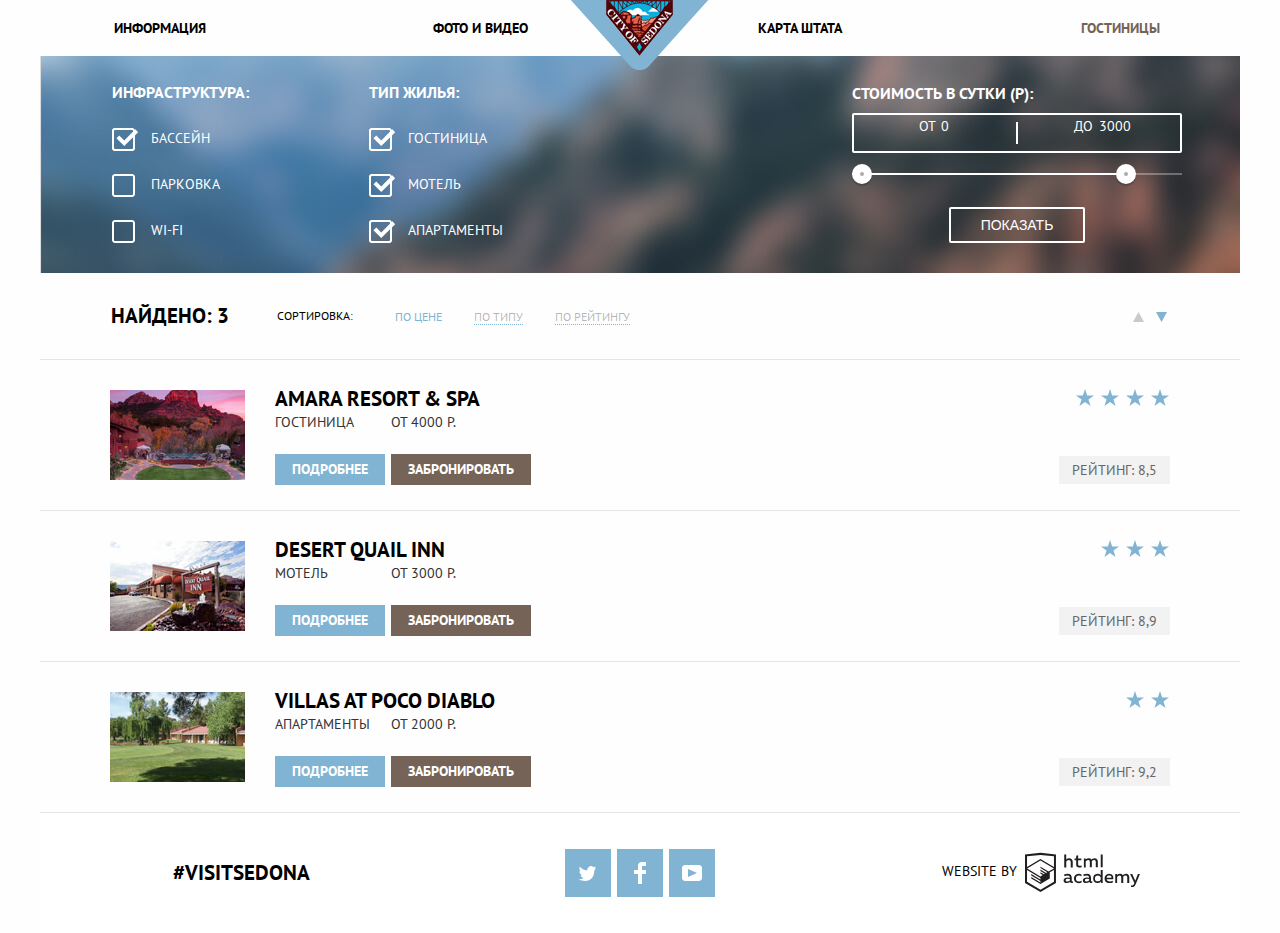
==== commit 0fd48b1f: "Добавил все активные состояния, доделал форму" ====
--- a/catalog.html
+++ b/catalog.html
@@ -107,16 +107,16 @@
             <li><a href="#">По рейтингу</a></li>
           </ul>        
           <ul class="sorting-arrow">
-            <li class="arrow-active">
+            <li class="arrow">
             	<a  class="arrow" href="#">
             		<span class="visually-hidden">вверх</span>
-            		<svg xmlns="http://www.w3.org/2000/svg" width="11" height="10"><path fill="#231F20" d="M5.5 0L0 10h11z"/></svg>
+            		<svg xmlns="http://www.w3.org/2000/svg" width="11" height="10"><path fill="#cacaca" d="M5.5 0L0 10h11z"/></svg>
             	</a>
             </li>
             <li>
-            <a class="arrow" href="#">
+            <a class="arrow arrow-active" href="#">
             	<span class="visually-hidden">вниз</span>
-            	<svg xmlns="http://www.w3.org/2000/svg" width="11" height="10"><path fill="#231F20" d="M5.5 10L0 0h11"/></svg>
+            	<svg xmlns="http://www.w3.org/2000/svg" width="11" height="10"><path fill="#81b3d2" d="M5.5 10L0 0h11"/></svg>
             </a>
             </li>
           </ul>        
--- a/css/style.css
+++ b/css/style.css
@@ -430,26 +430,21 @@
 .search {
 	margin: 0 auto;
   background-color: #ffffff;
-/*	min-height: 395px;*/
 	display: flex;
 	flex-wrap: wrap;
 	align-items: center;
 	justify-content: center;
   width: 458px;
 	padding: 55px;
-	padding-bottom: 39px;
-	
-/*
-  background-color: rgba(255,255,0,0.3);
-  outline: 1px solid red;
-*/
-}
-
-.search-data {
+	padding-bottom: 25px;  
+/*  outline: 1px solid red;*/
+}
+
+.search p {
 	position: relative;
 	display: flex;
-/*	justify-content: space-between;*/
-/*	align-items: center;*/
+	justify-content: space-between;
+	align-items: center;
 /*	padding-left: 0;*/
 	padding-bottom: 29px;
 	margin: 0;
@@ -461,55 +456,76 @@
   color: #000000;
 }
 
-/*
 .button-calendar {
 	position: absolute;
+	top: 10;
 	right: 10px;
-}
-*/
-
-/*
-.button-calendar::after {
+	background: transparent;
+/*	outline: 1px solid red;*/
+	background-image: url(../img/calendar.svg);
+	width: 21px;
+	height: 22px;	
+}
+
+.button-calendar:hover,
+.button-calendar:focus {
 	position: absolute;
-	top: 10px;
+	top: 8px;
 	right: 10px;
 	content: "";
 	width: 21px;
 	height: 22px;
-	background-image: url(../img/calendar.svg);
+	background-image: url(../img/calendar-hover.svg);
 	background-repeat: no-repeat;	
 	background-position: 0 0;
-	opacity: 0.3;
-}
-*/
-
-.search-people,
-.search-kids{
-/*	position: relative;*/
-/*	justify-content: flex-end;*/
-/*	align-self: center;*/
-	width: 50%;
-/*	padding-left: 20px;*/
-}
-
-/*
-.search-people input {
-	width: 85%;
-}
-*/
-
-/*
-.search-people:first-child {
-	margin-right: 20px;
-}
-*/
+
+}
+
+.button-calendar:active {
+	position: absolute;
+	top: 8px;
+	right: 10px;
+	content: "";
+	width: 21px;
+	height: 22px;
+	background-image: url(../img/calendar-active.svg);
+	background-repeat: no-repeat;	
+	background-position: 0 0;
+
+}
+
+
+
+
+
+.search-visitors-arrival {
+	box-sizing: border-box;
+/*	margin: 0;*/
+    width: 100%;
+/*    height: 38px;*/
+    display: flex;
+    justify-content: space-between;
+    align-content: center;	
+}
+
+.search-visitors {	
+/*	margin: 0;*/
+	position: relative;
+	
+}
+
+.children {
+	padding-left: 53px;	
+}
+
+
 
 .search-data input {
 	display: block;
 /*	box-sizing: border-box;*/
 	width: 329px;
 /*	margin-left: 25px;	*/
-	margin-left: auto;
+/*	margin-left: auto;*/
 /*	min-height: 34px;*/
   font: inherit;
   text-transform: uppercase;
@@ -519,12 +535,130 @@
 	padding-left: 10px;
 }
 
-.search-people input {	
-/*	padding: 0;*/
-/*	padding-left: 20px;*/
-	width: 114px;
-/*	margin-top: 1px;*/
-	text-align: center;
+.search-visitors input {
+	display: block;
+    width: 114px;
+/*    height: 38px;*/
+    box-sizing: border-box;
+    margin-left: 41px;
+    padding-left: 38px;
+    padding-right: 38px;
+		text-align: center;
+	border: 1px solid transparent;
+	font: inherit;
+/*  text-transform: uppercase;*/
+  background-color: #f2f2f2;
+		padding: 5px;
+}
+
+.children input {
+	 margin-left: 0;	
+}
+
+.search-visitors-arrival button {
+/*	display: flex;*/
+		border: 0;
+    background-color: transparent;
+    width: 38px;
+    height: 38px;
+    box-sizing: border-box;
+    position: absolute;
+    cursor: pointer;	
+}
+
+
+.search-visitors .button-minus-adults {
+    left: 112px;
+    background-image: url(../img/minus.svg);
+    background-position: center;
+    background-repeat: no-repeat;		
+}
+
+.search-visitors .button-minus-children {
+    left: 119px;
+    background-image: url(../img/minus.svg);
+    background-position: center;
+    background-repeat: no-repeat;
+}
+
+.search-visitors .button-minus-adults:hover,
+.search-visitors .button-minus-adults:focus {
+    left: 112px;
+    background-image: url(../img/minus-hover.svg);
+    background-position: center;
+    background-repeat: no-repeat;		
+}
+
+.search-visitors .button-minus-children:hover,
+.search-visitors .button-minus-children:focus {
+    left: 119px;
+    background-image: url(../img/minus-hover.svg);
+    background-position: center;
+    background-repeat: no-repeat;
+}
+
+.search-visitors .button-minus-adults:active {
+    left: 112px;
+    background-image: url(../img/minus-active.svg);
+    background-position: center;
+    background-repeat: no-repeat;		
+}
+
+.search-visitors .button-minus-children:active {
+    left: 119px;
+    background-image: url(../img/minus-active.svg);
+    background-position: center;
+    background-repeat: no-repeat;
+}
+
+.search-visitors .button-plus-adults {
+    top: 0px;
+    left: 187px;
+    background-image: url(../img/plus.svg);
+    background-position: center;
+    background-repeat: no-repeat;
+}
+
+.search-visitors .button-plus-children {
+    top: 0px;
+    left: 194px;
+    background-image: url(../img/plus.svg);
+    background-position: center;
+    background-repeat: no-repeat;
+}
+
+.search-visitors .button-plus-adults:hover,
+.search-visitors .button-plus-adults:focus {
+    top: 0px;
+    left: 187px;
+    background-image: url(../img/plus-hover.svg);
+    background-position: center;
+    background-repeat: no-repeat;
+}
+
+.search-visitors .button-plus-children:hover,
+.search-visitors .button-plus-adults:focus {
+    top: 0px;
+    left: 194px;
+    background-image: url(../img/plus-hover.svg);
+    background-position: center;
+    background-repeat: no-repeat;
+}
+
+.search-visitors .button-plus-adults:active {
+    top: 0px;
+    left: 187px;
+    background-image: url(../img/plus-active.svg);
+    background-position: center;
+    background-repeat: no-repeat;
+}
+
+.search-visitors .button-plus-children:active {
+    top: 0px;
+    left: 194px;
+    background-image: url(../img/plus-active.svg);
+    background-position: center;
+    background-repeat: no-repeat;
 }
 
 /*
@@ -537,31 +671,12 @@
 }
 */
 
-.search-kids input {
-	width: 114px;
-}
-
-.search-people label {
-	position: relative;
-/*	display: inline-block;*/
-/*	min-width: 90px;*/
-	align-self: center;
-/*	margin-left: 10px;*/
-/*	padding: 0;*/
-/*	padding-right: 24px;*/
-	
-/*	outline: 2px solid red;*/
-}
-
-.search-kids label {
-	
-}
-
-.search-data input:hover {
+
+.map input:hover {
   background-color: #ebebeb;
 }
 
-.search-data input:focus {
+.map input:focus {
   background-color: transparent;
   border: 1px solid #f2f2f2;
   outline: none;
@@ -573,10 +688,7 @@
   border: none;
 }
 
-.search-people button {
-	padding: 0;
-	margin: 0;
-}
+
 
 .search-data button:hover,
 .search-data button:focus {
@@ -594,9 +706,11 @@
 }
 */
 
+
+
 .button-search-wrapper {
 	width: 100%;
-	padding-top: 10px;
+	padding-top: 23px;
 }
 
 .button-search {
@@ -607,7 +721,7 @@
   color: #ffffff;
   background-color: #81b3d2;
   text-transform: uppercase;
-	padding: 16px 0;
+	padding: 15px 0;
 	margin-top: auto; 
 
 }
@@ -689,8 +803,13 @@
 }
 
 .social-list a:active {
-  color: rgba(0,0,0,0.3);
+  color: rgba(0, 0, 0, 0.3);
   background-color: #5496bd;
+	fill: black;
+}
+
+.social-list a:active path {
+	fill: #88b6d1;
 }
 
 /*
@@ -750,13 +869,13 @@
 /*	outline: 2px solid red;*/
 }
 
-.footer-copyright a:hover,
-.footer-copyright a:focus {
-  color: #669ec0;
-}
-
-.footer-copyright a:active {
-  color: rgba(0,0,0,0.3);
+.footer-copyright a:hover path,
+.footer-copyright a:focus path {
+  fill: #669ec0;
+}
+
+.footer-copyright a:active path{
+  fill: #bdbbbc;
 }
 
 .footer-copyright b {
@@ -855,6 +974,34 @@
   user-select: none;
 }
 
+
+
+
+.filter-input-checkbox:disabled + label::before {
+	content: "";
+  position: absolute;
+	left: -39px;
+  width: 28px;
+  height: 28px;  
+	background-image: url(../img/checkbox-off-disabled.svg);
+	background-repeat: no-repeat;
+	background-position: 0 0;
+}
+
+.filter-input-checkbox:checked:disabled + label::after {
+	content: "";
+
+  position: absolute;
+	left: -39px;
+  width: 28px;
+  height: 28px;  
+	background-image: url(../img/checkbox-on-disabled.svg);
+	background-repeat: no-repeat;
+	background-position: 0 0; 
+}
+
+
+
 .filter-input-checkbox + label::before {
 	content: "";
   position: absolute;
@@ -866,20 +1013,18 @@
 	background-position: 0 0;
 }
 
+
 .filter-input-checkbox:checked + label::after {
 	content: "";
-
   position: absolute;
 	left: -39px;
   width: 28px;
-  height: 28px;
-/*	transform: rotate(90deg);*/
-  
-  
+  height: 28px;  	
 	background-image: url(../img/checkbox-on.svg);
 	background-repeat: no-repeat;
 	background-position: 0 0; 
 }
+
 
 /*filters-wrapper {*/
 /*	display: flex;*/
@@ -1030,6 +1175,7 @@
 
 .range-toggle:hover {
   background: #1c4f80;
+	transform: scale(1.1);
 }
 
 .range-toggle-min {
@@ -1133,31 +1279,31 @@
   border-bottom: 1px dotted #81b3d2;
 }
 
+
+
+.sorting-list a:hover,
+.sorting-list a:focus
+ {
+  color: #81b3d2;	
+}
+
 .sorting-list a:active {
   color: #000000;
   border-bottom: none;
 }
 
-.sorting-list a:hover,
-.sorting-list a:focus,
- {
-  color: #81b3d2;
-}
-
-
-
-.sorting-arrow span {
+.sorting-arrow a {
   color: rgba(0,0,0,0.3);
 }
 
 
-.arrow span:hover,
-.arrow span:focus {
-  color: #231f20;
-}
-
-.arrow-active {
-/*	padding-left: 30px;*/
+.arrow:hover path,
+.arrow:focus path {
+  fill: #231f20;
+}
+
+.arrow:active path{
+	fill: #81b3d2;
 }
 
 .arrow-active span {
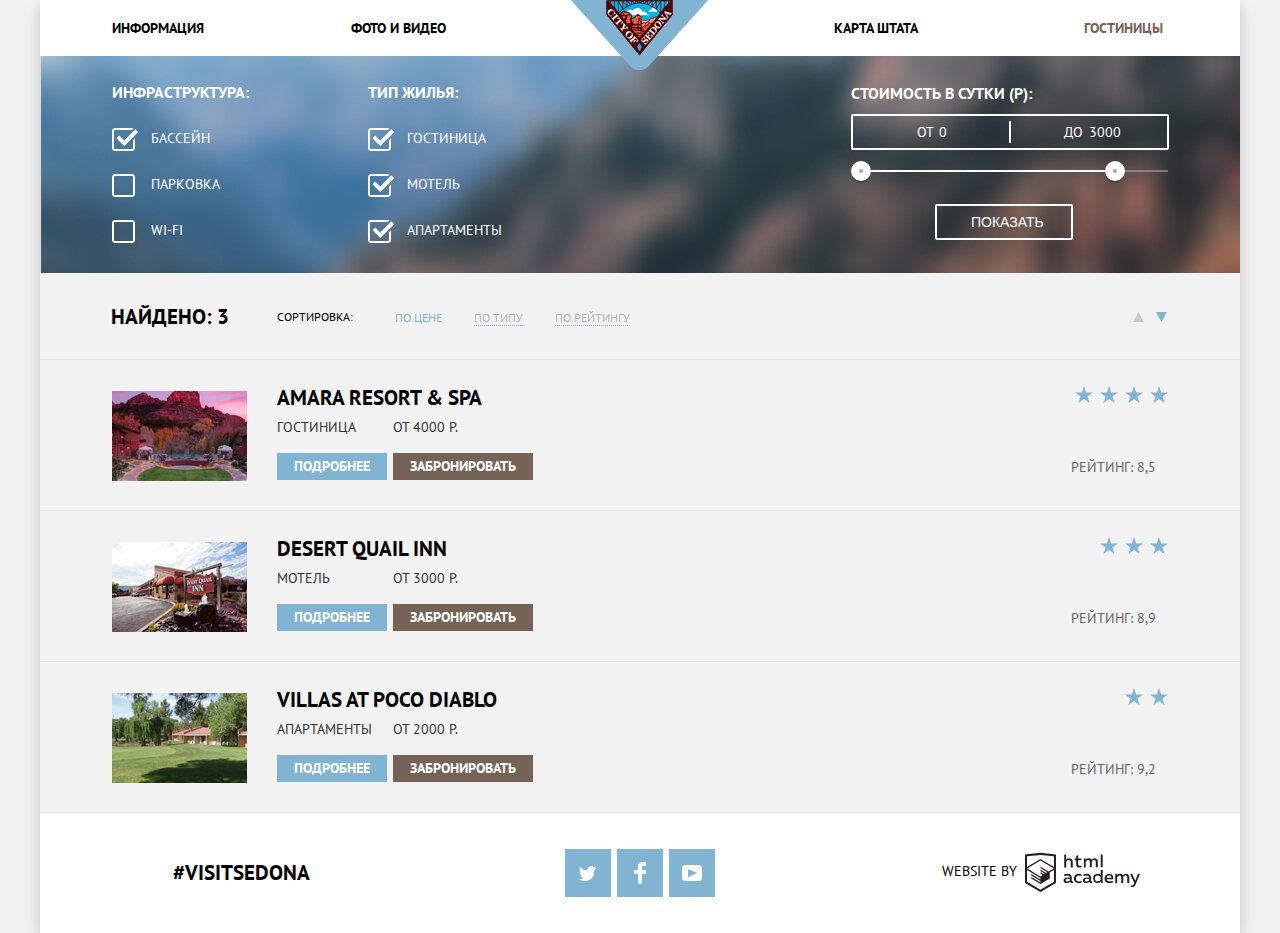
==== commit b829065c: "Закончил PP разметку страницы с отелями" ====
--- a/catalog.html
+++ b/catalog.html
@@ -131,11 +131,11 @@
             <h2 class="found-declaration-header"><a href="#">Amara resort & spa</a></h2>
             <div class="found-wrapper">
             	<div class="found-item">
-              <span>Гостиница</span><br>
+              <span>Гостиница</span>
               <a href="#">Подробнее</a>
             	</div>
             	<div class="found-book">
-              <span>От 4000 р.</span><br>
+              <span>От 4000 р.</span>
               <a href="#">Забронировать</a>
             	</div>
            </div>
@@ -161,11 +161,11 @@
             <h2 class="found-declaration-header"><a href="#">Desert quail inn</a></h2>
             <div class="found-wrapper">
             	<div class="found-item">
-              	<span>Мотель</span><br>
+              	<span>Мотель</span>
              	 <a href="#">Подробнее</a>
            	 </div>
             	<div class="found-book">
-             	 <span>От 3000 р.</span><br>
+             	 <span>От 3000 р.</span>
              	 <a href="#">Забронировать</a>
            	 </div>
 						</div>
@@ -191,11 +191,11 @@
             <h2 class="found-declaration-header"><a href="#">Villas at poco diablo</a></h2>
             <div class="found-wrapper">
             	<div class="found-item">
-              	<span>Апартаменты</span><br>
+              	<span>Апартаменты</span>
               	<a href="#">Подробнее</a>
             	</div>
             	<div class="found-book">
-              	<span>От 2000 р.</span><br>
+              	<span>От 2000 р.</span>
               	<a href="#">Забронировать</a>
             	</div>
 						</div>
--- a/css/style.css
+++ b/css/style.css
@@ -7,32 +7,18 @@
   font-weight: 400;
   color: #333333;
   text-transform: uppercase;
-  background-color: #ffffff;
+  background-color: #f2f2f2;
   background-position: top center;
-	
-/*
-	background-image:url(../img/sedona-index-1200.jpg);
-	background-repeat: no-repeat;
-*/
 }
 
 .inner-page {
-  background-color: #fefefe;
-/*
-	background-image: url(../img/sedona-hotels-1200.jpg);
-	background-repeat: no-repeat;
-*/
+  background-color: #f2f2f2;
 }
 
 .container {
 	width: 1200px;
-	margin: 0 auto;	
-/*
-	border-left: 40px solid #f2f2f2;
-	border-right: 40px solid #f2f2f2;
-*/
-	
-		
+	margin: 0 auto;
+	box-shadow: 0px 5px 15px 0px rgba(0, 1, 1, 0.2);
 }
 
 a {
@@ -63,11 +49,7 @@
 }
 
 .main-header {
-/*  min-height: 56px;*/
-/*
-  background-color: rgba(255,0,0,0.3);
-  outline: 1px solid yellow;
-*/
+background-color: white;
 }
 
 .main-navigation {
@@ -96,7 +78,7 @@
 
 .site-navigation {
 	display: flex;
-	justify-content: space-between;
+	justify-content: left;
 	text-align: center;
 	align-items: center;
   width: 100%;
@@ -110,8 +92,19 @@
 */
 }
 
+.site-navigation li:first-child {
+	margin-left: 72px;
+	margin-right: 147px;
+}
+
+.site-navigation li:nth-child(3) {
+	margin-left: 388px;
+	margin-right: 166px;
+}
+
 .navigation-link {
-	width: 20%;	
+/*	width: 20%;	*/
+	box-sizing: border-box;
 }
 
 .site-navigation a {
@@ -122,17 +115,18 @@
 	display: flex;
 	flex-direction: column;
 	justify-content: center;
-	padding-top: 53px;
+	padding-top: 24px;
 	width: 100%;
-  background-image: url(../img/background.jpg);
-/*  background-position: top center;*/
-  background-repeat: no-repeat;
-/*	background-size: cover;*/
-/*  text-align: center;*/
-  background-color: #ddecf4;
+	background-image: 
+		url(../img/mask.png)
+		,url(../img/background.jpg);
+	background-repeat: no-repeat;
+	background-color: #ddecf4;
+	background-position: bottom, center;
+	padding-bottom: 29px;
 /*
 	background-color: rgba(127,255,212,0.2);
-  outline: 2px solid blue;
+	outline: 2px solid blue;
 */
 }
 
@@ -140,11 +134,11 @@
 	position: relative;
 	display: flex;
 	flex-direction: column;
-/*	flex-wrap: wrap;*/
-/*	align-content: space-between;*/
-	justify-content: flex-end;
-/*	padding-top: 66px;*/
-	align-items: center;
+	/*	flex-wrap: wrap;*/
+	/*	align-content: space-between;*/
+	justify-content: center;
+	padding-left: 371px;
+	align-items: top;
 	min-height: 455px;
 }
 
@@ -154,6 +148,7 @@
 	flex-direction: column;
   background-color: #ffffff;
   text-align: center;
+	align-items: center;
   background-position: 50% 50%;
   background-repeat: no-repeat;
 /*	background-color: rgba(255,255,0,0.3);*/
@@ -164,11 +159,13 @@
 }
 
 .intro h2 {
+	width: 600px;
   font-size: 21px;
   line-height: 26px;
   font-weight: 700;
   color: #000000;
-	margin-top: 62px;
+	margin-top: 60px;
+	margin-bottom: 13px;
 /*  min-height: 50px;*/
 /*
   background-color: rgba(225,78,233,0.6);
@@ -218,7 +215,7 @@
   text-align: center;
 /*	min-height: 256px;*/
   width: 400px;
-	padding-top: 30px;
+	padding-top: 29px;
 /*
   outline: 1px solid green;
   background-color: rgba(80,134,255,0.3);
@@ -230,7 +227,7 @@
   text-align: center;
 /*	min-height: 256px;*/
   width: 400px;
-	padding-top: 30px;
+	padding-top: 48px;
 /*
   outline: 1px solid green;
   background-color: rgba(80,134,255,0.3);
@@ -238,36 +235,66 @@
 }
 
 .factor-place h2 {
-	
+	width: 200px;
+/*	text-align: center;*/
+	margin: 0 auto;
   font-size: 21px;
   line-height: 21px;
   font-weight: 700;
   color: #ffffff;
 }
 
-.factor-place p, span {	
+.factor-place p {	
+	display: block;
+	width: 300px;
+	margin: 0 auto;
+	margin-top: 22px;
+  margin-bottom: 21px;	
   font-size: 14px;
   line-height: 21px;
   font-weight: 400;
   color: #ffffff;
 }
 
-.factor-place-devil h2 {
-	
-  font-size: 21px;
-  line-height: 21px;
-  font-weight: 700;
-  color: #ffffff;
-}
-
-.factor-place-devil p, span {	
+.factor-place-devil span {	
+	display: block;
+	margin-top: 23px;
+/*  margin-bottom: 21px;	*/
   font-size: 14px;
   line-height: 21px;
   font-weight: 400;
   color: #ffffff;
 }
 
+.factor-place-devil h2 {	
+  font-size: 21px;
+  line-height: 21px;
+  font-weight: 700;
+  color: #ffffff;	
+}
+
+.factor-place-devil p {	
+  font-size: 14px;
+  line-height: 21px;
+  font-weight: 400;
+  color: #ffffff;
+	display: block;
+	margin: 24px 40px 0 40px;  
+	width: 320px;
+}
+
+.factor-place span {	
+  font-size: 14px;
+  line-height: 21px;
+  font-weight: 400;
+  color: #ffffff;
+	display: block;
+  margin-top: 24px;
+  margin-bottom: 21px;
+}
+
 .features  {
+	background-color: white;
 /*	display: flex;*/
 /*  text-align: center;*/
 }
@@ -277,51 +304,49 @@
   line-height: 21px;
   font-weight: 700;
   color: #000000;
+	margin-top: 26px;
+	margin-bottom: 23px;
 }
 
 .features-list {
-	display: flex;
-  justify-content: space-around;
-  align-items: center;
-  margin: 0;
-  padding: 0;
-  list-style: none;
-  min-height: 330px;
-/*
-  background-color: rgba(106,90,205,0.3);
-  outline: 1px solid orangered;
-*/
-}
-
-/*
-.features-advice h2,p{
-	display: block;
-	text-align: center;/
-} 
-*/
+    display: flex;
+    justify-content: space-around;
+    align-items: flex-start;
+    margin: 0;
+    padding: 0;
+    list-style: none;    
+    padding-top: 59px;
+		padding-bottom: 67px;
+}
 
 
 .features-advice {
 /*	display: flex;*/
 /*	flex-direction: column;*/
 /*	justify-content: center;*/
-  height: 270px;
-  width: 320px;
+/*  height: 270px;*/
+  width: 300px;
 	text-align: center;
-	padding-top: 56px;
+/*	padding-top: 59px;*/
 /*	padding-bottom: 84px;*/
 /*
   background-color: rgba(0,255,127,0.4);
   outline: 1px solid fuchsia;
 */
 }
+
+.features-list .gift {
+		margin-top: 21px;
+}
+
+
 
 .factor-features {
   background-color: #eeeeee;
   text-align: center;
 	display: flex;
   justify-content: space-around;
-  align-items: center;
+  align-items: flex-start;
   min-height: 256px;
 /*
   background-color: rgba(106,90,205,0.3);
@@ -329,14 +354,27 @@
 */
 }
 
-.factor-sight {
-  height: 160px;
+.factor-features p {
+	margin-bottom: 0;
+	margin-top: 21px;
+}
+
+.factor-sight {  
   width: 270px;
+	padding-top: 48px;
 /*
   background-color: rgba(0,255,127,0.4);
   outline: 1px solid fuchsia;
 */
 }
+
+.factor-sight h2 {
+	margin-top: 0;
+	margin-bottom: 24px;
+	width: 150px;
+	padding-left: 61px;
+}
+
 
 .factor-sight span {
   font-size: 14px;
@@ -378,14 +416,14 @@
   line-height: 36px;
   font-weight: 700;
 	padding-top: 50px;
-	padding-bottom: 23px;
+	padding-bottom: 24px;
   color: #000000;
 }
 
 .interest-block p {
 	display: block;
 	margin: 0;
-	padding-bottom: 48px;
+	padding-bottom: 47px;
   font-size: 14px;
   line-height: 24px;
   font-weight: 400;	 
@@ -436,7 +474,7 @@
 	justify-content: center;
   width: 458px;
 	padding: 55px;
-	padding-bottom: 25px;  
+	padding-bottom: 24px;  
 /*  outline: 1px solid red;*/
 }
 
@@ -446,7 +484,7 @@
 	justify-content: space-between;
 	align-items: center;
 /*	padding-left: 0;*/
-	padding-bottom: 29px;
+	padding-bottom: 30px;
 	margin: 0;
 	margin-right: auto;
 	width: 100%;
@@ -715,15 +753,16 @@
 
 .button-search {
 	width: 100%;
-  font-size: 21px;
-  line-height: 26px;
-  font-weight: 700;
-  color: #ffffff;
-  background-color: #81b3d2;
-  text-transform: uppercase;
-	padding: 15px 0;
-	margin-top: auto; 
-
+	font-size: 21px;
+	line-height: 26px;
+	font-weight: 700;
+	color: #ffffff;
+	background-color: #81b3d2;
+	text-transform: uppercase;
+	padding: 16px 0;
+	margin-top: auto;
+	border: 0;
+	padding-left: 3px;
 }
 
 .button-search:hover,
@@ -898,6 +937,7 @@
   background-repeat: no-repeat;
 /*  background-position: 50% 50%;*/
   background-color: #7d9dbe;
+	padding-bottom: 7px;
 /*  text-align: left;*/
 /*	background-color: rgba(127,255,212,0.2);*/
 /*  outline: 1px solid blue;*/
@@ -905,7 +945,7 @@
 
 .filter {
 	display: flex;
-	height: 217px;	
+/*	height: 217px;	*/
 	justify-content: space-between;
 /*	outline: 2 px solid brown;*/
 /*
@@ -936,7 +976,7 @@
 }
 
 .filters fieldset:nth-child(2){
-	margin-left: 107px;
+	margin-left: 106px;
 	margin-right: auto;
 }
 
@@ -1025,6 +1065,21 @@
 	background-position: 0 0; 
 }
 
+.filter-input-checkbox:checked + label::before {
+	display: none;
+	content: "";
+  position: absolute;
+	left: -39px;
+  width: 28px;
+  height: 28px;  	
+	background-image: url(../img/checkbox-on.svg);
+	background-repeat: no-repeat;
+	background-position: 0 0; 
+}
+
+
+
+
 
 /*filters-wrapper {*/
 /*	display: flex;*/
@@ -1070,18 +1125,18 @@
 }
 /*888888888888888888888888888888888*/
 .filter-range {
-  width: 330px;
+  width: 317px;
 /*  margin: 50px auto;  для демо */
 
   color: #ffffff;
   text-transform: uppercase;
 /*	outline: 2px solid red;*/
 	margin-top: 27px;
-  margin-right: 58px;
+  margin-right: 72px;
 }
 
 .filter-range-title {
-  margin-bottom: 9px;
+  margin-bottom: 10px;
 
   font-weight: 600;
   font-size: 16px;
@@ -1090,8 +1145,8 @@
 
 .price-controls {
   position: relative;
-  
-  height: 36px;
+  width: 314px;
+  height: 32px;
   margin-bottom: 20px;
 
   font-size: 0;
@@ -1118,17 +1173,22 @@
 	
   font-size: 14px;
   line-height: 21px;
+	padding-top: 5px;
   vertical-align: top;
-
   cursor: pointer;
 }
 
-.price-controls .min-price,
+.price-controls .min-price {
+  width: 82px;
+  padding-left: 64px;
+}
+
 .price-controls .max-price {
   width: 90px;
   padding-left: 65px;
 }
 
+
 .price-controls input {
   width: 50px;
   margin: 0;
@@ -1142,7 +1202,7 @@
 
 .range-controls {
   position: relative;
-
+	width: 316;
   margin-bottom: 32px;
 }
 
@@ -1189,7 +1249,8 @@
 .btn-transparent {
   display: block;
   margin: 0 auto;
-  padding: 6px 30px;
+	margin-left: 84px;
+  padding: 6px 27px 6px 34px;
 
   font-size: 14px;
   line-height: 20px;
@@ -1209,11 +1270,12 @@
 }
 /*999999999999999999999999999999999*/
 .sorting {
-	height: 86px;
+	
 	display: flex;
 	position: relative;
 /*	justify-content: space-between;*/
 	align-items: center;
+	padding-top: 2px;
 /*	background-color: rgba(240, 128, 128, 0.3);*/
 }
 
@@ -1317,11 +1379,11 @@
 /*77777777777777777777777777777777777777*/
 .found {
 	display: flex;
-	height: 90px;
+/*	height: 90px;*/
 	justify-content: space-between;
-	align-items: center;
+/*	align-items: center;*/
   border-top: 1px solid #e5e5e5;
-	padding: 30px 70px;
+	padding: 25px 70px 29px 70px;
 }
 
 .found:nth-child(3) {
@@ -1336,7 +1398,8 @@
 }
 
 .found-declaration h2 {
-	margin: 0;
+	margin-top: 0;
+	margin-bottom: 6px;
 }
 
 .found-wrapper {
@@ -1348,6 +1411,8 @@
 	height: 90px;
 /*	outline: 2px solid pink;*/
 	margin-right: 30px;	
+	margin-top: 6px;
+  margin-left: 2px;	
 }
 
 .found-item {
@@ -1388,11 +1453,11 @@
   line-height: 21px;
   font-weight: 400;
   color: #333333;
-	
+	margin-bottom: 15px;
 }
 
 .found-book a {
-	padding: 5px 17px;
+	padding: 3px 17px;
   font-size: 14px;
   line-height: 21px;
   font-weight: 700;
@@ -1412,7 +1477,7 @@
 }
 
 .found-item a {
-	padding: 5px 17px;	
+	padding: 3px 17px;	
   font-size: 14px;
   line-height: 21px;
   font-weight: 700;
@@ -1435,18 +1500,21 @@
   line-height: 21px;
   font-weight: 400;
   color: #333333;
-}
-
-.found-valuation span {
+	margin-bottom: 15px;
+}
+
+.found-valuation  span {
   color: #666666;
   background-color: #f2f2f2;
-	padding: 5px 13px;
+	padding: 5px 14px;
 }
 
 .found-stars {
 	display: flex;
 	justify-content: flex-end;	
-	width: 110px;
+	width: 111px;
+	align-items: flex-start;
+  padding-top: 1px;
 }
 
 .icon-star {
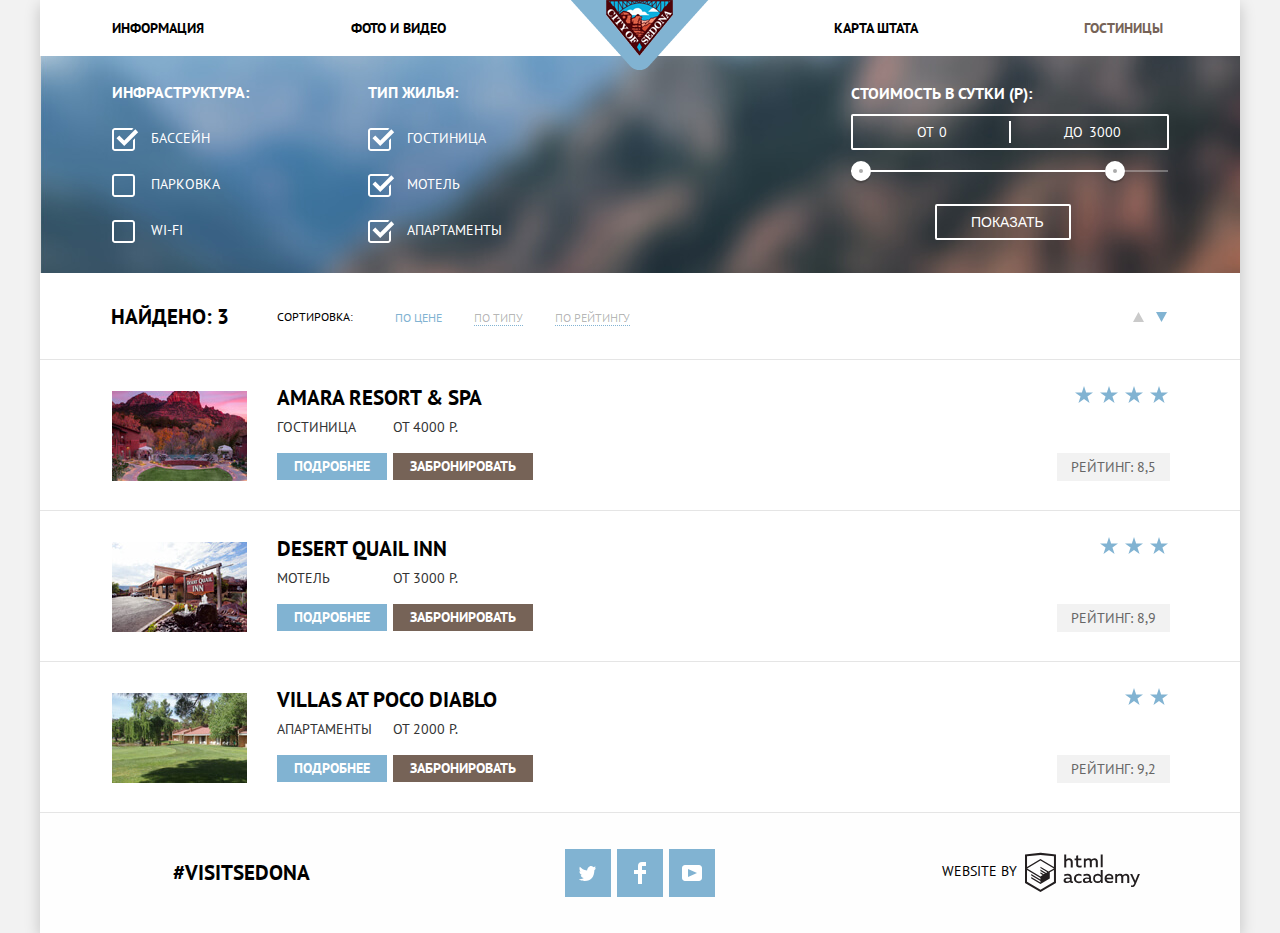
==== commit dad7ee22: "Настроил табуляцию, исправил замечания" ====
--- a/catalog.html
+++ b/catalog.html
@@ -1,240 +1,292 @@
 <!DOCTYPE html>
 <html lang="ru">
-  <head>
+<head>
     <meta charset="utf-8">
-    <title>HTML Academy: Седона</title>   
+    <title>HTML Academy: Седона</title>
     <link href="https://fonts.googleapis.com/css?family=PT+Sans:400,700" rel="stylesheet">
     <link rel="stylesheet" href="css/normalize.css">
-    <link rel="stylesheet" href="css/style.css"> 
-  </head>
-  <body class="inner-page">
-   <div class="container">
-    <header class="main-header">
-      <nav class="main-navigation">
-        <a class="main-header-logo" href="index.html">
-          <img src="img/logo.png" width="138" height="70" alt="Логотип города Седона">
-        </a>
-        <ul class="site-navigation">
-          <li class="navigation-link"><a href="info.html">Информация</a></li>
-          <li class="navigation-link"><a href="photo-video.html">Фото и видео</a></li>
-          <li class="navigation-link"><a href="state-map.html">Карта штата</a></li>
-          <li class="navigation-link current"><a href="hotels.html">Гостиницы</a></li>
-        </ul>
-      </nav>
-    </header>
-      
-    <main class="contain">
-      <h1 class="visually-hidden">Подбор отелей</h1>
-      <section class="filters">
-        <h2 class="visually-hidden">Фильтр выбора отелей</h2>   
-        <form class="filter" method="get" action="https://echo.htmlacademy.ru">
-          <fieldset filters-choice>
-            <legend class="filters-header">Инфраструктура:</legend>
-            <ul>
-              <li class="filter-option">
-                <input class="visually-hidden filter-input filter-input-checkbox" type="checkbox" name="pool" id="pool-checkbox" checked>
-                <label for="pool-checkbox">Бассейн</label>
-              </li>
-              <li class="filter-option">
-                <input class="visually-hidden filter-input filter-input-checkbox" type="checkbox" name="parking" id="parking-checkbox">
-                <label for="parking-checkbox">Парковка</label>
-              </li>
-              <li class="filter-option">
-                <input class="visually-hidden filter-input filter-input-checkbox" type="checkbox" name="network" id="network-checkbox">
-                <label for="network-checkbox">WI-FI</label>
-              </li>
-            </ul>
-          </fieldset>
-          <fieldset filters-choice>
-            <legend class="filters-header">Тип жилья:</legend>
-            <ul>
-              <li class="filter-option filter-option-house">
-                <input class="visually-hidden filter-input filter-input-checkbox" type="checkbox" name="hotel" id="hotel-checkbox" checked>
-                <label for="hotel-checkbox">Гостиница</label>
-              </li>
-              <li class="filter-option filter-option-house">
-                <input class="visually-hidden filter-input filter-input-checkbox" type="checkbox" name="motel" id="motel-checkbox" checked>
-                <label for="motel-checkbox">Мотель</label>
-              </li>
-              <li class="filter-option filter-option-house">
-                <input class="visually-hidden filter-input filter-input-checkbox" type="checkbox" name="apartment" id="apartment-checkbox" checked>
-                <label for="apartment-checkbox">Апартаменты</label>
-              </li>
-            </ul>
-          </fieldset>
-		<div class="filter-range">
-      <div class="filter-range-title">Стоимость в сутки (р):</div>
-      <div class="price-controls">
-        <label class="min-price">от <input type="text" name="min-price" value="0"></label>
-        <label class="max-price">до <input type="text" name="max-price" value="3000"></label>
-      </div>
-      <div class="range-controls">
-        <div class="scale">
-          <div class="bar"></div>
-        </div>
-        <div class="range-toggle range-toggle-min"></div>
-        <div class="range-toggle range-toggle-max"></div>
-      </div>
-      <button class="btn-transparent" type="submit">Показать</button>
+    <link rel="stylesheet" href="css/style.css">
+</head>
+<body class="inner-page">
+    <div class="container">
+        <header class="main-header">
+            <nav class="main-navigation">
+                <a class="main-header-logo" href="index.html">
+                    <img src="img/logo.png" width="138" height="70" alt="Логотип города Седона">
+                </a>
+                <ul class="site-navigation">
+                    <li class="navigation-link">
+                        <a href="info.html">Информация</a>
+                    </li>
+                    <li class="navigation-link">
+                        <a href="photo-video.html">Фото и видео</a>
+                    </li>
+                    <li class="navigation-link">
+                        <a href="state-map.html">Карта штата</a>
+                    </li>
+                    <li class="navigation-link current">
+                        <a href="hotels.html">Гостиницы</a>
+                    </li>
+                </ul>
+            </nav>
+        </header>
+        <main class="contain">
+            <h1 class="visually-hidden">Подбор отелей</h1>
+            <section class="filters">
+                <h2 class="visually-hidden">Фильтр выбора отелей</h2>
+                <form class="filter" method="get" action="https://echo.htmlacademy.ru">
+                    <fieldset class="filters-choice">
+                        <legend class="filters-header">Инфраструктура:</legend>
+                        <ul>
+                            <li class="filter-option">
+                                <input class="visually-hidden filter-input filter-input-checkbox" type="checkbox" name="pool" id="pool-checkbox" checked>
+                                <label for="pool-checkbox">Бассейн</label>
+                            </li>
+                            <li class="filter-option">
+                                <input class="visually-hidden filter-input filter-input-checkbox" type="checkbox" name="parking" id="parking-checkbox">
+                                <label for="parking-checkbox">Парковка</label>
+                            </li>
+                            <li class="filter-option">
+                                <input class="visually-hidden filter-input filter-input-checkbox" type="checkbox" name="network" id="network-checkbox">
+                                <label for="network-checkbox">WI-FI</label>
+                            </li>
+                        </ul>
+                    </fieldset>
+                    <fieldset class="filters-choice">
+                        <legend class="filters-header">Тип жилья:</legend>
+                        <ul>
+                            <li class="filter-option filter-option-house">
+                                <input class="visually-hidden filter-input filter-input-checkbox" type="checkbox" name="hotel" id="hotel-checkbox" checked>
+                                <label for="hotel-checkbox">Гостиница</label>
+                            </li>
+                            <li class="filter-option filter-option-house">
+                                <input class="visually-hidden filter-input filter-input-checkbox" type="checkbox" name="motel" id="motel-checkbox" checked>
+                                <label for="motel-checkbox">Мотель</label>
+                            </li>
+                            <li class="filter-option filter-option-house">
+                                <input class="visually-hidden filter-input filter-input-checkbox" type="checkbox" name="apartment" id="apartment-checkbox" checked>
+                                <label for="apartment-checkbox">Апартаменты</label>
+                            </li>
+                        </ul>
+                    </fieldset>
+                    <div class="filter-range">
+                        <div class="filter-range-title">Стоимость в сутки (р):</div>
+                        <div class="price-controls">
+                            <label class="min-price">от <input type="text" name="min-price" value="0"></label>
+                            <label class="max-price">до <input type="text" name="max-price" value="3000"></label>
+                        </div>
+                        <div class="range-controls">
+                            <div class="scale">
+                                <div class="bar"></div>
+                            </div>
+                            <div class="range-toggle range-toggle-min"></div>
+                            <div class="range-toggle range-toggle-max"></div>
+                        </div>
+                        <button class="btn-transparent" type="submit">Показать</button>
+                    </div>
+                </form>
+            </section>
+            <section class="sorting">
+                <p class="sorting-result">Найдено: 3</p>
+                <p class="sorting-kind">Cортировка:</p>
+                <ul class="sorting-list">
+                    <li class="sorting-current">По цене</li>
+                    <li>
+                        <a href="#">По типу</a>
+                    </li>
+                    <li>
+                        <a href="#">По рейтингу</a>
+                    </li>
+                </ul>
+                <ul class="sorting-arrow">
+                    <li class="arrow">
+                        <a class="arrow" href="#">
+                            <span class="visually-hidden">вверх</span>
+                            <svg xmlns="http://www.w3.org/2000/svg" width="11" height="10">
+                                <path fill="#cacaca" d="M5.5 0L0 10h11z"/>
+                            </svg>
+                        </a>
+                    </li>
+                    <li>
+                        <a class="arrow arrow-active" href="#">
+                            <span class="visually-hidden">вниз</span>
+                            <svg xmlns="http://www.w3.org/2000/svg" width="11" height="10">
+                                <path fill="#81b3d2" d="M5.5 10L0 0h11"/>
+                            </svg>
+                        </a>
+                    </li>
+                </ul>
+            </section>
+            <section>
+                <article class="found">
+                    <div class="found-image">
+                        <img src="img/amara.jpg" width="135" height="90" alt="Фото гостиница Амара">
+                    </div>
+                    <div class="found-declaration">
+                        <h2 class="found-declaration-header">
+                            <a href="#">Amara resort & spa</a>
+                        </h2>
+                        <div class="found-wrapper">
+                            <div class="found-item">
+                                <span>Гостиница</span>
+                                <a href="#">Подробнее</a>
+                            </div>
+                            <div class="found-book">
+                                <span>От 4000 р.</span>
+                                <a href="#">Забронировать</a>
+                            </div>
+                        </div>
+                    </div>
+                    <div class="found-rate">
+                        <div class="found-stars">
+                            <span class="icon-star">
+                                <svg xmlns="http://www.w3.org/2000/svg" width="18" height="17">
+                                    <path fill="#81B3D2" d="M9.002 0l2.126 6.494h6.877l-5.564 4.012L14.566 17l-5.564-4.013L3.438 17l2.126-6.494L0 6.494h6.878z"/>
+                                </svg>
+                            </span>
+                            <span class="icon-star">
+                                <svg xmlns="http://www.w3.org/2000/svg" width="18" height="17">
+                                    <path fill="#81B3D2" d="M9.002 0l2.126 6.494h6.877l-5.564 4.012L14.566 17l-5.564-4.013L3.438 17l2.126-6.494L0 6.494h6.878z"/>
+                                </svg>
+                            </span>
+                            <span class="icon-star">
+                                <svg xmlns="http://www.w3.org/2000/svg" width="18" height="17">
+                                    <path fill="#81B3D2" d="M9.002 0l2.126 6.494h6.877l-5.564 4.012L14.566 17l-5.564-4.013L3.438 17l2.126-6.494L0 6.494h6.878z"/>
+                                </svg>
+                            </span>
+                            <span class="icon-star">
+                                <svg xmlns="http://www.w3.org/2000/svg" width="18" height="17">
+                                    <path fill="#81B3D2" d="M9.002 0l2.126 6.494h6.877l-5.564 4.012L14.566 17l-5.564-4.013L3.438 17l2.126-6.494L0 6.494h6.878z"/>
+                                </svg>
+                            </span>
+                        </div>
+                        <div class="found-valuation">
+                            <span>Рейтинг: 8,5</span>
+                        </div>
+                    </div>
+                </article>
+                <article class="found">
+                    <div class="found-image">
+                        <img src="img/desert.jpg" width="135" height="90" alt="Фото мотель Десерт">
+                    </div>
+                    <div class="found-declaration">
+                        <h2 class="found-declaration-header">
+                            <a href="#">Desert quail inn</a>
+                        </h2>
+                        <div class="found-wrapper">
+                            <div class="found-item">
+                                <span>Мотель</span>
+                                <a href="#">Подробнее</a>
+                            </div>
+                            <div class="found-book">
+                                <span>От 3000 р.</span>
+                                <a href="#">Забронировать</a>
+                            </div>
+                        </div>
+                    </div>
+                    <div class="found-rate">
+                        <div class="found-stars">
+                            <span class="icon-star">
+                                <svg xmlns="http://www.w3.org/2000/svg" width="18" height="17">
+                                    <path fill="#81B3D2" d="M9.002 0l2.126 6.494h6.877l-5.564 4.012L14.566 17l-5.564-4.013L3.438 17l2.126-6.494L0 6.494h6.878z"/>
+                                </svg>
+                            </span>
+                            <span class="icon-star">
+                                <svg xmlns="http://www.w3.org/2000/svg" width="18" height="17">
+                                    <path fill="#81B3D2" d="M9.002 0l2.126 6.494h6.877l-5.564 4.012L14.566 17l-5.564-4.013L3.438 17l2.126-6.494L0 6.494h6.878z"/>
+                                </svg>
+                            </span>
+                            <span class="icon-star">
+                                <svg xmlns="http://www.w3.org/2000/svg" width="18" height="17">
+                                    <path fill="#81B3D2" d="M9.002 0l2.126 6.494h6.877l-5.564 4.012L14.566 17l-5.564-4.013L3.438 17l2.126-6.494L0 6.494h6.878z"/>
+                                </svg>
+                            </span>
+                        </div>
+                        <div class="found-valuation">
+                            <span>Рейтинг: 8,9</span>
+                        </div>
+                    </div>
+                </article>
+                <article class="found">
+                    <div class="found-image">
+                        <img src="img/villas.jpg" width="135" height="90" alt="Фото апартаменты Виллас">
+                    </div>
+                    <div class="found-declaration">
+                        <h2 class="found-declaration-header">
+                            <a href="#">Villas at poco diablo</a>
+                        </h2>
+                        <div class="found-wrapper">
+                            <div class="found-item">
+                                <span>Апартаменты</span>
+                                <a href="#">Подробнее</a>
+                            </div>
+                            <div class="found-book">
+                                <span>От 2000 р.</span>
+                                <a href="#">Забронировать</a>
+                            </div>
+                        </div>
+                    </div>
+                    <div class="found-rate">
+                        <div class="found-stars">
+                            <span class="icon-star">
+                                <svg xmlns="http://www.w3.org/2000/svg" width="18" height="17">
+                                    <path fill="#81B3D2" d="M9.002 0l2.126 6.494h6.877l-5.564 4.012L14.566 17l-5.564-4.013L3.438 17l2.126-6.494L0 6.494h6.878z"/>
+                                </svg>
+                            </span>
+                            <span class="icon-star">
+                                <svg xmlns="http://www.w3.org/2000/svg" width="18" height="17">
+                                    <path fill="#81B3D2" d="M9.002 0l2.126 6.494h6.877l-5.564 4.012L14.566 17l-5.564-4.013L3.438 17l2.126-6.494L0 6.494h6.878z"/>
+                                </svg>
+                            </span>
+                        </div>
+                        <div class="found-valuation">
+                            <span>Рейтинг: 9,2</span>
+                        </div>
+                    </div>
+                </article>
+            </section>
+        </main>
+
+        <footer class="main-footer main-footer-catalog-opacity">
+            <p class="footer">#VISITSEDONA</p>
+            <div class="footer-social">
+                <ul class="social-list">
+                    <li>
+                        <a class="social-button " href="#">
+                            <span class="visually-hidden">twitter</span>
+                            <svg xmlns="http://www.w3.org/2000/svg" width="17" height="15">
+                                <path fill="#FFF" d="M10.95.144c1.685-.496 2.984.27 3.577 1.179.673-.231 1.331-.481 2.011-.708a2.345 2.345 0 0 1-.857 1.768c.685.17 1.304-.491 1.304-.491-.169 1-1.006 1.788-1.563 2.024-.231 6.75-3.175 11.217-10.077 11.082h-.446c-.41 0-4.164-.46-4.898-1.887 2.271.196 3.893-.422 4.693-1.177-.96-.3-2.679-.477-2.979-2.95.349.106.564.228 1.19.119C1.705 8.247.374 7.53.448 5.33c.285.328 1.067.536 1.34.472C1.085 5.561-.182 2.442.894.85c1.818 1.854 3.735 3.606 7.152 3.773C8.254 2.33 9.183.793 10.95.144z"/>
+                            </svg>
+                        </a>
+                    </li>
+                    <li>
+                        <a class="social-button" href="#">
+                            <span class="visually-hidden">facebook</span>
+                            <svg xmlns="http://www.w3.org/2000/svg" width="12" height="22">
+                                <path fill="#FFF" d="M12 4V0H8a4 4 0 0 0-4 4v4H0v4h4v10h4V12h4V8H8V4h4z"/>
+                            </svg>
+                        </a>
+                    </li>
+                    <li>
+                        <a class="social-button " href="# ">
+                            <span class="visually-hidden">youtube</span>
+                            <svg xmlns="http://www.w3.org/2000/svg" width="20" height="16">
+                                <path fill="#FFF" d="M17 0H3C1.35 0 0 1.35 0 3v10c0 1.65 1.35 3 3 3h14c1.65 0 3-1.35 3-3V3c0-1.65-1.35-3-3-3zM6.027 11.998V4.002L15.014 8l-8.987 3.998z"/>
+                            </svg>
+                        </a>
+                    </li>
+                </ul>
+            </div>
+            <p class="footer-copyright">
+                <b>WEBSITE BY </b>
+                <a href="#">
+                    <span class="visually-hidden">HTML academy</span>
+                    <svg data-name="Layer 1" xmlns="http://www.w3.org/2000/svg" viewBox="0 0 108.08 36.85" width="115" height="41">
+                        <path d="M44.61 26.86a2 2 0 0 0 .55-.1v1.33a3.25 3.25 0 0 1-1.18.21 1.67 1.67 0 0 1-1.67-1 4.84 4.84 0 0 1-3.14 1.08c-1.51 0-2.91-.83-2.91-2.55 0-2.13 2-2.79 3.71-2.79a11.08 11.08 0 0 1 2.17.25v-.3c0-1-.76-1.77-2.19-1.77a7.42 7.42 0 0 0-3 .64v-1.7a10.21 10.21 0 0 1 3.19-.55c2.36 0 3.81 1.12 3.81 3.65v3a.54.54 0 0 0 .49.59h.17zm-6.44-1.13a1.35 1.35 0 0 0 1.46 1.25h.11a3.39 3.39 0 0 0 2.41-1v-1.42a9.72 9.72 0 0 0-1.81-.21c-1 0-2.16.33-2.16 1.38zm12.36-6.11a5 5 0 0 1 2.57.64v1.72a4.08 4.08 0 0 0-2.3-.7 2.75 2.75 0 1 0 0 5.49 5 5 0 0 0 2.43-.64v1.71a6.27 6.27 0 0 1-2.76.57A4.21 4.21 0 0 1 46 24.49v-.41a4.32 4.32 0 0 1 4.18-4.46h.38zm12.17 7.24a2 2 0 0 0 .55-.1v1.33a3.25 3.25 0 0 1-1.18.21 1.67 1.67 0 0 1-1.67-1 4.84 4.84 0 0 1-3.14 1.08c-1.51 0-2.91-.83-2.91-2.55 0-2.13 2-2.79 3.71-2.79a11.08 11.08 0 0 1 2.17.25v-.3c0-1-.76-1.77-2.19-1.77a7.42 7.42 0 0 0-3 .64v-1.7a10.21 10.21 0 0 1 3.19-.55c2.36 0 3.81 1.12 3.81 3.65v3a.54.54 0 0 0 .49.59h.17zm-6.44-1.13a1.35 1.35 0 0 0 1.47 1.25h.11a3.39 3.39 0 0 0 2.41-1v-1.42a9.72 9.72 0 0 0-1.81-.21c-1.06 0-2.16.33-2.16 1.38zM73 15.98v12.2h-1.65v-1.32a3.88 3.88 0 0 1-3.19 1.54 4.4 4.4 0 0 1 0-8.78 3.81 3.81 0 0 1 3 1.3v-4.94H73zm-4.53 5.22a2.76 2.76 0 1 0 0 5.52 2.86 2.86 0 0 0 2.68-1.74v-2a2.91 2.91 0 0 0-2.66-1.73zM79 19.62c3.31 0 4.46 2.68 3.92 5.09H76.7c.21 1.5 1.67 2.11 3.19 2.11a6.11 6.11 0 0 0 2.64-.59v1.6a7.14 7.14 0 0 1-3 .57c-2.53 0-4.75-1.42-4.75-4.42a4.18 4.18 0 0 1 4-4.39H79zm.09 1.54a2.28 2.28 0 0 0-2.44 2.1v.06h4.65a2 2 0 0 0-2.17-2.16zm5.73 7v-8.31h1.65v1a3.81 3.81 0 0 1 2.78-1.27 2.86 2.86 0 0 1 2.64 1.4 4.12 4.12 0 0 1 2.91-1.33 3.06 3.06 0 0 1 3.2 3.33v5.2h-1.9v-5.15a1.59 1.59 0 0 0-1.42-1.75h-.26a2.8 2.8 0 0 0-2.07 1.12v5.78h-1.9v-5.15A1.59 1.59 0 0 0 89 21.29h-.2a3 3 0 0 0-2.21 1.29v5.63h-1.73zm21.31-8.33h1.9l-3.91 9.46c-.9 2.17-2.09 2.86-3.35 2.86a4.76 4.76 0 0 1-1.1-.14v-1.57a2.86 2.86 0 0 0 .85.12c.9 0 1.58-.64 2.07-1.9l.17-.42-4-8.4h2l2.86 6.29zM38.73 1.44V6.2a3.81 3.81 0 0 1 2.7-1.14 3.25 3.25 0 0 1 3.44 3.4v5.15H43V8.7a1.81 1.81 0 0 0-1.61-2h-.3a2.93 2.93 0 0 0-2.32 1.39v5.52h-1.9V1.44h1.9zm11.21.85v3h3v1.6h-3v3.81c0 1.1.5 1.46 1.58 1.46a4.49 4.49 0 0 0 1.69-.33v1.6a6.8 6.8 0 0 1-2.21.35 2.55 2.55 0 0 1-2.86-2.74V6.87h-1.56V5.24h1.5V2.72zm5.4 11.31V5.26H57v1a3.81 3.81 0 0 1 2.77-1.28 2.86 2.86 0 0 1 2.6 1.33 4.12 4.12 0 0 1 2.91-1.33 3.06 3.06 0 0 1 3.16 3.4v5.21h-1.9V8.44a1.59 1.59 0 0 0-1.42-1.75h-.23a2.8 2.8 0 0 0-2.07 1.12v5.78h-1.9V8.44a1.59 1.59 0 0 0-1.42-1.75h-.23a3 3 0 0 0-2.21 1.29v5.63h-1.72zM71.17 1.43H73v12.15h-1.83V1.43zM14.71-.02h-.16L0 1.52v26.67l14.55 8.66 14.55-8.66V1.52zm12.5 27.1l-12.66 7.54L1.9 27.1V16.16l12.59 7.5v1.32l-8.63-5.1v1.31l8.68 5.21v1.39l-8.67-5.16v1.35l8.68 5.21 8.75-5.24v-5.66l3.9-2.31V27.1zm0-12.53l-3.48 2-1.6 1-7.62-4.57v1.31L21 18.21l-.14.09-1 .54-5.37-3.2v1.34l4.24 2.52-1 .67-3.2-1.9v1.31l2.1 1.24-2.13 1.26L2 14.63l12.51-7.54zm0-1.32L14.49 5.74 1.91 13.23v-10L14.56 1.9l12.65 1.33v10z" fill="#231f20"/>
+                    </svg>
+                </a>
+            </p>
+        </footer>
     </div>
-<!--
-          <div cost-wrapper>
-          <fieldset filters-choice>
-            <legend class="filters-header">Стоимость в сутки (Р):</legend>
-            <ul>
-              <li class="filter-range">
-                <input type="text" name="min" placeholder="от 0" id="filter-min">
-              </li>
-              <li class="filter-range">
-                <input type="text" name="max" placeholder="до 3000" id="filter-max">
-              </li>
-            </ul>
-          </fieldset>
-          <button type="submit" class="filter-button button">
-          Показать
-          </button>
-          </div>
--->
-        </form>        
-      </section>
-        
-      <section class="sorting">
-        <p class="sorting-result">Найдено: 3</p>
-        <p class="sorting-kind">Cортировка:</p>       
-          <ul class="sorting-list">
-            <li class="sorting-current">По цене</li>
-            <li><a href="#">По типу</a></li>
-            <li><a href="#">По рейтингу</a></li>
-          </ul>        
-          <ul class="sorting-arrow">
-            <li class="arrow">
-            	<a  class="arrow" href="#">
-            		<span class="visually-hidden">вверх</span>
-            		<svg xmlns="http://www.w3.org/2000/svg" width="11" height="10"><path fill="#cacaca" d="M5.5 0L0 10h11z"/></svg>
-            	</a>
-            </li>
-            <li>
-            <a class="arrow arrow-active" href="#">
-            	<span class="visually-hidden">вниз</span>
-            	<svg xmlns="http://www.w3.org/2000/svg" width="11" height="10"><path fill="#81b3d2" d="M5.5 10L0 0h11"/></svg>
-            </a>
-            </li>
-          </ul>        
-      </section>
-        
-      <section>
-        <article class="found">
-          <div class="found-image">
-            <img src="img/amara.jpg" width="135" height="90" alt="Фото гостиница Амара  ">
-          </div>
-          <div class="found-declaration">
-            <h2 class="found-declaration-header"><a href="#">Amara resort & spa</a></h2>
-            <div class="found-wrapper">
-            	<div class="found-item">
-              <span>Гостиница</span>
-              <a href="#">Подробнее</a>
-            	</div>
-            	<div class="found-book">
-              <span>От 4000 р.</span>
-              <a href="#">Забронировать</a>
-            	</div>
-           </div>
-          </div>
-          <div class="found-rate">
-            <div class="found-stars">
-              <span class="icon-star"><svg xmlns="http://www.w3.org/2000/svg" width="18" height="17"><path fill="#81B3D2" d="M9.002 0l2.126 6.494h6.877l-5.564 4.012L14.566 17l-5.564-4.013L3.438 17l2.126-6.494L0 6.494h6.878z"/></svg></span>
-              <span class="icon-star"><svg xmlns="http://www.w3.org/2000/svg" width="18" height="17"><path fill="#81B3D2" d="M9.002 0l2.126 6.494h6.877l-5.564 4.012L14.566 17l-5.564-4.013L3.438 17l2.126-6.494L0 6.494h6.878z"/></svg></span>
-              <span class="icon-star"><svg xmlns="http://www.w3.org/2000/svg" width="18" height="17"><path fill="#81B3D2" d="M9.002 0l2.126 6.494h6.877l-5.564 4.012L14.566 17l-5.564-4.013L3.438 17l2.126-6.494L0 6.494h6.878z"/></svg></span>
-              <span class="icon-star"><svg xmlns="http://www.w3.org/2000/svg" width="18" height="17"><path fill="#81B3D2" d="M9.002 0l2.126 6.494h6.877l-5.564 4.012L14.566 17l-5.564-4.013L3.438 17l2.126-6.494L0 6.494h6.878z"/></svg></span>
-            </div>
-            <div class="found-valuation">
-              <span>Рейтинг: 8,5</span>
-            </div>
-          </div>
-        </article>
-          
-        <article class="found">
-          <div class="found-image">
-            <img src="img/desert.jpg" width="135" height="90" alt="Фото мотель Десерт">
-          </div>
-          <div class="found-declaration">
-            <h2 class="found-declaration-header"><a href="#">Desert quail inn</a></h2>
-            <div class="found-wrapper">
-            	<div class="found-item">
-              	<span>Мотель</span>
-             	 <a href="#">Подробнее</a>
-           	 </div>
-            	<div class="found-book">
-             	 <span>От 3000 р.</span>
-             	 <a href="#">Забронировать</a>
-           	 </div>
-						</div>
-          </div>
-          <div class="found-rate">
-            <div class="found-stars">
-              <span class="icon-star"><svg xmlns="http://www.w3.org/2000/svg" width="18" height="17"><path fill="#81B3D2" d="M9.002 0l2.126 6.494h6.877l-5.564 4.012L14.566 17l-5.564-4.013L3.438 17l2.126-6.494L0 6.494h6.878z"/></svg></span>
-              <span class="icon-star"><svg xmlns="http://www.w3.org/2000/svg" width="18" height="17"><path fill="#81B3D2" d="M9.002 0l2.126 6.494h6.877l-5.564 4.012L14.566 17l-5.564-4.013L3.438 17l2.126-6.494L0 6.494h6.878z"/></svg></span>
-              <span class="icon-star"><svg xmlns="http://www.w3.org/2000/svg" width="18" height="17"><path fill="#81B3D2" d="M9.002 0l2.126 6.494h6.877l-5.564 4.012L14.566 17l-5.564-4.013L3.438 17l2.126-6.494L0 6.494h6.878z"/></svg></span>              
-            </div>            
-            <div class="found-valuation">
-              <span>Рейтинг: 8,9</span>
-            </div>
-            
-          </div>
-        </article>
-          
-        <article class="found">
-          <div class="found-image">
-            <img src="img/villas.jpg" width="135" height="90" alt="Фото апартаменты Виллас">
-          </div>
-          <div class="found-declaration">
-            <h2 class="found-declaration-header"><a href="#">Villas at poco diablo</a></h2>
-            <div class="found-wrapper">
-            	<div class="found-item">
-              	<span>Апартаменты</span>
-              	<a href="#">Подробнее</a>
-            	</div>
-            	<div class="found-book">
-              	<span>От 2000 р.</span>
-              	<a href="#">Забронировать</a>
-            	</div>
-						</div>
-          </div>
-          <div class="found-rate">
-            <div class="found-stars">
-              <span class="icon-star"><svg xmlns="http://www.w3.org/2000/svg" width="18" height="17"><path fill="#81B3D2" d="M9.002 0l2.126 6.494h6.877l-5.564 4.012L14.566 17l-5.564-4.013L3.438 17l2.126-6.494L0 6.494h6.878z"/></svg></span>
-              <span class="icon-star"><svg xmlns="http://www.w3.org/2000/svg" width="18" height="17"><path fill="#81B3D2" d="M9.002 0l2.126 6.494h6.877l-5.564 4.012L14.566 17l-5.564-4.013L3.438 17l2.126-6.494L0 6.494h6.878z"/></svg></span>              
-            </div>
-            <div class="found-valuation">
-              <span>Рейтинг: 9,2</span>
-            </div>
-          </div>
-        </article>
-      </section>        
-    </main>
-      
-    <footer class="main-footer main-footer-catalog-opacity ">
-      <p class="footer">#VISITSEDONA</p>
-      <div class="footer-social">
-        <ul class="social-list">
-					<li><a class="social-button " href="# "><span class="visually-hidden">twitter</span>
-					<svg xmlns="http://www.w3.org/2000/svg" width="17" height="15"><path fill="#FFF" d="M10.95.144c1.685-.496 2.984.27 3.577 1.179.673-.231 1.331-.481 2.011-.708a2.345 2.345 0 0 1-.857 1.768c.685.17 1.304-.491 1.304-.491-.169 1-1.006 1.788-1.563 2.024-.231 6.75-3.175 11.217-10.077 11.082h-.446c-.41 0-4.164-.46-4.898-1.887 2.271.196 3.893-.422 4.693-1.177-.96-.3-2.679-.477-2.979-2.95.349.106.564.228 1.19.119C1.705 8.247.374 7.53.448 5.33c.285.328 1.067.536 1.34.472C1.085 5.561-.182 2.442.894.85c1.818 1.854 3.735 3.606 7.152 3.773C8.254 2.33 9.183.793 10.95.144z"/></svg>
-					</a></li>
-					<li><a class="social-button" href="#"><span class="visually-hidden">facebook</span>
-					<svg xmlns="http://www.w3.org/2000/svg" width="12" height="22"><path fill="#FFF" d="M12 4V0H8a4 4 0 0 0-4 4v4H0v4h4v10h4V12h4V8H8V4h4z"/></svg>
-					</a></li>
-					<li><a class="social-button " href="# "><span class="visually-hidden">youtube</span>
-       		<svg xmlns="http://www.w3.org/2000/svg" width="20" height="16"><path fill="#FFF" d="M17 0H3C1.35 0 0 1.35 0 3v10c0 1.65 1.35 3 3 3h14c1.65 0 3-1.35 3-3V3c0-1.65-1.35-3-3-3zM6.027 11.998V4.002L15.014 8l-8.987 3.998z"/></svg>
-       </a></li>
-        </ul>
-      </div>
-      <p class="footer-copyright ">
-        <b>WEBSITE BY </b>
-				<a href="#"><span class="visually-hidden">HTML academy</span>
-				     		<svg data-name="Layer 1" xmlns="http://www.w3.org/2000/svg" viewBox="0 0 108.08 36.85" width="115" height="41"><path d="M44.61 26.86a2 2 0 0 0 .55-.1v1.33a3.25 3.25 0 0 1-1.18.21 1.67 1.67 0 0 1-1.67-1 4.84 4.84 0 0 1-3.14 1.08c-1.51 0-2.91-.83-2.91-2.55 0-2.13 2-2.79 3.71-2.79a11.08 11.08 0 0 1 2.17.25v-.3c0-1-.76-1.77-2.19-1.77a7.42 7.42 0 0 0-3 .64v-1.7a10.21 10.21 0 0 1 3.19-.55c2.36 0 3.81 1.12 3.81 3.65v3a.54.54 0 0 0 .49.59h.17zm-6.44-1.13a1.35 1.35 0 0 0 1.46 1.25h.11a3.39 3.39 0 0 0 2.41-1v-1.42a9.72 9.72 0 0 0-1.81-.21c-1 0-2.16.33-2.16 1.38zm12.36-6.11a5 5 0 0 1 2.57.64v1.72a4.08 4.08 0 0 0-2.3-.7 2.75 2.75 0 1 0 0 5.49 5 5 0 0 0 2.43-.64v1.71a6.27 6.27 0 0 1-2.76.57A4.21 4.21 0 0 1 46 24.49v-.41a4.32 4.32 0 0 1 4.18-4.46h.38zm12.17 7.24a2 2 0 0 0 .55-.1v1.33a3.25 3.25 0 0 1-1.18.21 1.67 1.67 0 0 1-1.67-1 4.84 4.84 0 0 1-3.14 1.08c-1.51 0-2.91-.83-2.91-2.55 0-2.13 2-2.79 3.71-2.79a11.08 11.08 0 0 1 2.17.25v-.3c0-1-.76-1.77-2.19-1.77a7.42 7.42 0 0 0-3 .64v-1.7a10.21 10.21 0 0 1 3.19-.55c2.36 0 3.81 1.12 3.81 3.65v3a.54.54 0 0 0 .49.59h.17zm-6.44-1.13a1.35 1.35 0 0 0 1.47 1.25h.11a3.39 3.39 0 0 0 2.41-1v-1.42a9.72 9.72 0 0 0-1.81-.21c-1.06 0-2.16.33-2.16 1.38zM73 15.98v12.2h-1.65v-1.32a3.88 3.88 0 0 1-3.19 1.54 4.4 4.4 0 0 1 0-8.78 3.81 3.81 0 0 1 3 1.3v-4.94H73zm-4.53 5.22a2.76 2.76 0 1 0 0 5.52 2.86 2.86 0 0 0 2.68-1.74v-2a2.91 2.91 0 0 0-2.66-1.73zM79 19.62c3.31 0 4.46 2.68 3.92 5.09H76.7c.21 1.5 1.67 2.11 3.19 2.11a6.11 6.11 0 0 0 2.64-.59v1.6a7.14 7.14 0 0 1-3 .57c-2.53 0-4.75-1.42-4.75-4.42a4.18 4.18 0 0 1 4-4.39H79zm.09 1.54a2.28 2.28 0 0 0-2.44 2.1v.06h4.65a2 2 0 0 0-2.17-2.16zm5.73 7v-8.31h1.65v1a3.81 3.81 0 0 1 2.78-1.27 2.86 2.86 0 0 1 2.64 1.4 4.12 4.12 0 0 1 2.91-1.33 3.06 3.06 0 0 1 3.2 3.33v5.2h-1.9v-5.15a1.59 1.59 0 0 0-1.42-1.75h-.26a2.8 2.8 0 0 0-2.07 1.12v5.78h-1.9v-5.15A1.59 1.59 0 0 0 89 21.29h-.2a3 3 0 0 0-2.21 1.29v5.63h-1.73zm21.31-8.33h1.9l-3.91 9.46c-.9 2.17-2.09 2.86-3.35 2.86a4.76 4.76 0 0 1-1.1-.14v-1.57a2.86 2.86 0 0 0 .85.12c.9 0 1.58-.64 2.07-1.9l.17-.42-4-8.4h2l2.86 6.29zM38.73 1.44V6.2a3.81 3.81 0 0 1 2.7-1.14 3.25 3.25 0 0 1 3.44 3.4v5.15H43V8.7a1.81 1.81 0 0 0-1.61-2h-.3a2.93 2.93 0 0 0-2.32 1.39v5.52h-1.9V1.44h1.9zm11.21.85v3h3v1.6h-3v3.81c0 1.1.5 1.46 1.58 1.46a4.49 4.49 0 0 0 1.69-.33v1.6a6.8 6.8 0 0 1-2.21.35 2.55 2.55 0 0 1-2.86-2.74V6.87h-1.56V5.24h1.5V2.72zm5.4 11.31V5.26H57v1a3.81 3.81 0 0 1 2.77-1.28 2.86 2.86 0 0 1 2.6 1.33 4.12 4.12 0 0 1 2.91-1.33 3.06 3.06 0 0 1 3.16 3.4v5.21h-1.9V8.44a1.59 1.59 0 0 0-1.42-1.75h-.23a2.8 2.8 0 0 0-2.07 1.12v5.78h-1.9V8.44a1.59 1.59 0 0 0-1.42-1.75h-.23a3 3 0 0 0-2.21 1.29v5.63h-1.72zM71.17 1.43H73v12.15h-1.83V1.43zM14.71-.02h-.16L0 1.52v26.67l14.55 8.66 14.55-8.66V1.52zm12.5 27.1l-12.66 7.54L1.9 27.1V16.16l12.59 7.5v1.32l-8.63-5.1v1.31l8.68 5.21v1.39l-8.67-5.16v1.35l8.68 5.21 8.75-5.24v-5.66l3.9-2.31V27.1zm0-12.53l-3.48 2-1.6 1-7.62-4.57v1.31L21 18.21l-.14.09-1 .54-5.37-3.2v1.34l4.24 2.52-1 .67-3.2-1.9v1.31l2.1 1.24-2.13 1.26L2 14.63l12.51-7.54zm0-1.32L14.49 5.74 1.91 13.23v-10L14.56 1.9l12.65 1.33v10z" fill="#231f20"/></svg>
-     </a>
-      </p>
-    </footer>
-      </div>
-  </body>
+</body>
 </html>
--- a/css/style.css
+++ b/css/style.css
@@ -1,18 +1,18 @@
 body {
-  margin: 0;
-  padding: 0;
-  font-family: "PT Sans", Arial, sans-serif;
-  font-size: 14px;
-  line-height: 21px;
-  font-weight: 400;
-  color: #333333;
-  text-transform: uppercase;
-  background-color: #f2f2f2;
-  background-position: top center;
+	margin: 0;
+	padding: 0;
+	font-family: "PT Sans", Arial, sans-serif;
+	font-size: 14px;
+	line-height: 21px;
+	font-weight: 400;
+	color: #333333;
+	text-transform: uppercase;
+	background-color: #f2f2f2;
+	background-position: top center;
 }
 
 .inner-page {
-  background-color: #f2f2f2;
+	background-color: #f2f2f2;
 }
 
 .container {
@@ -22,58 +22,47 @@
 }
 
 a {
-  text-decoration: none;
+	text-decoration: none;
 }
 
 img {
-  max-width: 100%;
-  height: auto;
+	max-width: 100%;
+	height: auto;
 }
 
 .visually-hidden:not(:focus):not(:active),
 input[type="checkbox"].visually-hidden,
 input[type="radio"].visually-hidden {
-  position: absolute;
-
-  width: 1px;
-  height: 1px;
-  margin: -1px;
-  border: 0;
-  padding: 0;
-
-  white-space: nowrap;
-
-  clip-path: inset(100%);
-  clip: rect(0 0 0 0);
-  overflow: hidden;
+	position: absolute;
+	width: 1px;
+	height: 1px;
+	margin: -1px;
+	border: 0;
+	padding: 0;
+	white-space: nowrap;
+	clip-path: inset(100%);
+	clip: rect(0 0 0 0);
+	overflow: hidden;
 }
 
 .main-header {
-background-color: white;
+	background-color: white;
 }
 
 .main-navigation {
-  font-size: 14px;
-  line-height: 26px;
-  font-weight: 700;
-  color: #000000;
-/*
-	background-color: rgba(225,78,233,0.2);
-outline: 1px solid blue;
-*/
+	font-size: 14px;
+	line-height: 26px;
+	font-weight: 700;
+	color: #000000;
 }
 
 .main-header-logo {
-  width: 138px;
-  height: 70px;
-  position: absolute;
+	width: 138px;
+	height: 70px;
+	position: absolute;
 	left: 50%;
 	top: 0;
 	transform: translate(-50%,0);
-/*
-  outline: 1px solid purple;
-  background-color: rgba(0,0,255,0.2);
-*/
 }
 
 .site-navigation {
@@ -81,15 +70,11 @@
 	justify-content: left;
 	text-align: center;
 	align-items: center;
-  width: 100%;
-  margin: 0;
-  padding: 0;
-  list-style: none;
-  min-height: 56px;
-/*
-  outline: 1px solid green;
-  background-color: rgba(80,134,255,0.2);
-*/
+	width: 100%;
+	margin: 0;
+	padding: 0;
+	list-style: none;
+	min-height: 56px;
 }
 
 .site-navigation li:first-child {
@@ -103,12 +88,11 @@
 }
 
 .navigation-link {
-/*	width: 20%;	*/
 	box-sizing: border-box;
 }
 
 .site-navigation a {
-  color: #000000;
+	color: #000000;
 }
 
 .knowing {
@@ -118,24 +102,18 @@
 	padding-top: 24px;
 	width: 100%;
 	background-image: 
-		url(../img/mask.png)
-		,url(../img/background.jpg);
+	url(../img/mask.png),
+	url(../img/background.jpg);
 	background-repeat: no-repeat;
 	background-color: #ddecf4;
 	background-position: bottom, center;
 	padding-bottom: 29px;
-/*
-	background-color: rgba(127,255,212,0.2);
-	outline: 2px solid blue;
-*/
 }
 
 .knowing-wrap {
 	position: relative;
 	display: flex;
 	flex-direction: column;
-	/*	flex-wrap: wrap;*/
-	/*	align-content: space-between;*/
 	justify-content: center;
 	padding-left: 371px;
 	align-items: top;
@@ -146,64 +124,38 @@
 	display: flex;
 	height: 216px;
 	flex-direction: column;
-  background-color: #ffffff;
-  text-align: center;
+	background-color: #ffffff;
+	text-align: center;
 	align-items: center;
-  background-position: 50% 50%;
-  background-repeat: no-repeat;
-/*	background-color: rgba(255,255,0,0.3);*/
-/*
-  outline: 1px solid red;
-	margin-bottom: 32px;
-*/
+	background-position: 50% 50%;
+	background-repeat: no-repeat;
 }
 
 .intro h2 {
 	width: 600px;
-  font-size: 21px;
-  line-height: 26px;
-  font-weight: 700;
-  color: #000000;
+	font-size: 21px;
+	line-height: 26px;
+	font-weight: 700;
+	color: #000000;
 	margin-top: 60px;
 	margin-bottom: 13px;
-/*  min-height: 50px;*/
-/*
-  background-color: rgba(225,78,233,0.6);
-  outline: 1px solid blue;
-*/
 }
 
 .intro p {
-  font-size: 14px;
-  line-height: 26px;
-  font-weight: 400;
-  color: #000000;
-/*	min-height: 16px;*/
-/*  margin-top: 33px;*/
-/*
-  outline: 1px solid purple;
-  background-color: rgba(0,0,255,0.2);
-*/
+	font-size: 14px;
+	line-height: 26px;
+	font-weight: 400;
+	color: #000000;
 }
 
 .factor {
-  display: flex;
-/*	flex-direction: column;*/
-  height: 256px;
-/*
-  outline: 2px dotted black;
-  background-color: rgba(255,0,255,0.2);
-*/
+	display: flex;
+	height: 256px;
 }
 
 .factor-devil {
-  display: flex;	
-/*	flex-direction: column;*/
-  height: 256px;
-/*
-  outline: 2px dotted black;
-  background-color: rgba(255,0,255,0.2);
-*/
+	display: flex;	
+	height: 256px;
 }
 
 .factor-view-devil {
@@ -211,37 +163,26 @@
 }
 
 .factor-place-devil {
-  background-color: #81b3d2;
-  text-align: center;
-/*	min-height: 256px;*/
-  width: 400px;
+	background-color: #81b3d2;
+	text-align: center;
+	width: 400px;
 	padding-top: 29px;
-/*
-  outline: 1px solid green;
-  background-color: rgba(80,134,255,0.3);
-*/
 }
 
 .factor-place {
-  background-color: #81b3d2;
-  text-align: center;
-/*	min-height: 256px;*/
-  width: 400px;
+	background-color: #81b3d2;
+	text-align: center;
+	width: 400px;
 	padding-top: 48px;
-/*
-  outline: 1px solid green;
-  background-color: rgba(80,134,255,0.3);
-*/
 }
 
 .factor-place h2 {
 	width: 200px;
-/*	text-align: center;*/
 	margin: 0 auto;
-  font-size: 21px;
-  line-height: 21px;
-  font-weight: 700;
-  color: #ffffff;
+	font-size: 21px;
+	line-height: 21px;
+	font-weight: 700;
+	color: #ffffff;
 }
 
 .factor-place p {	
@@ -249,109 +190,90 @@
 	width: 300px;
 	margin: 0 auto;
 	margin-top: 22px;
-  margin-bottom: 21px;	
-  font-size: 14px;
-  line-height: 21px;
-  font-weight: 400;
-  color: #ffffff;
+	margin-bottom: 21px;	
+	font-size: 14px;
+	line-height: 21px;
+	font-weight: 400;
+	color: #ffffff;
 }
 
 .factor-place-devil span {	
 	display: block;
 	margin-top: 23px;
-/*  margin-bottom: 21px;	*/
-  font-size: 14px;
-  line-height: 21px;
-  font-weight: 400;
-  color: #ffffff;
+	font-size: 14px;
+	line-height: 21px;
+	font-weight: 400;
+	color: #ffffff;
 }
 
 .factor-place-devil h2 {	
-  font-size: 21px;
-  line-height: 21px;
-  font-weight: 700;
-  color: #ffffff;	
+	font-size: 21px;
+	line-height: 21px;
+	font-weight: 700;
+	color: #ffffff;	
 }
 
 .factor-place-devil p {	
-  font-size: 14px;
-  line-height: 21px;
-  font-weight: 400;
-  color: #ffffff;
+	font-size: 14px;
+	line-height: 21px;
+	font-weight: 400;
+	color: #ffffff;
 	display: block;
 	margin: 24px 40px 0 40px;  
 	width: 320px;
 }
 
 .factor-place span {	
-  font-size: 14px;
-  line-height: 21px;
-  font-weight: 400;
-  color: #ffffff;
+	font-size: 14px;
+	line-height: 21px;
+	font-weight: 400;
+	color: #ffffff;
 	display: block;
-  margin-top: 24px;
-  margin-bottom: 21px;
+	margin-top: 24px;
+	margin-bottom: 21px;
 }
 
 .features  {
 	background-color: white;
-/*	display: flex;*/
-/*  text-align: center;*/
 }
 
 .features h2 {
-  font-size: 21px;
-  line-height: 21px;
-  font-weight: 700;
-  color: #000000;
+	font-size: 21px;
+	line-height: 21px;
+	font-weight: 700;
+	color: #000000;
 	margin-top: 26px;
 	margin-bottom: 23px;
 }
 
 .features-list {
-    display: flex;
-    justify-content: space-around;
-    align-items: flex-start;
-    margin: 0;
-    padding: 0;
-    list-style: none;    
-    padding-top: 59px;
-		padding-bottom: 67px;
+	display: flex;
+	justify-content: space-around;
+	align-items: flex-start;
+	margin: 0;
+	padding: 0;
+	list-style: none;    
+	padding-top: 59px;
+	padding-bottom: 67px;
 }
 
 
 .features-advice {
-/*	display: flex;*/
-/*	flex-direction: column;*/
-/*	justify-content: center;*/
-/*  height: 270px;*/
-  width: 300px;
+	width: 300px;
 	text-align: center;
-/*	padding-top: 59px;*/
-/*	padding-bottom: 84px;*/
-/*
-  background-color: rgba(0,255,127,0.4);
-  outline: 1px solid fuchsia;
-*/
 }
 
 .features-list .gift {
-		margin-top: 21px;
-}
-
-
+	margin-top: 21px;
+}
 
 .factor-features {
-  background-color: #eeeeee;
-  text-align: center;
-	display: flex;
-  justify-content: space-around;
-  align-items: flex-start;
-  min-height: 256px;
-/*
-  background-color: rgba(106,90,205,0.3);
-  outline: 1px solid orangered;	
-*/
+	background-color: #eeeeee;
+	text-align: center;
+	display: flex;
+	justify-content: space-around;
+	align-items: flex-start;
+	min-height: 256px;
 }
 
 .factor-features p {
@@ -360,12 +282,8 @@
 }
 
 .factor-sight {  
-  width: 270px;
+	width: 270px;
 	padding-top: 48px;
-/*
-  background-color: rgba(0,255,127,0.4);
-  outline: 1px solid fuchsia;
-*/
 }
 
 .factor-sight h2 {
@@ -377,105 +295,80 @@
 
 
 .factor-sight span {
-  font-size: 14px;
-  line-height: 21px;
-  font-weight: 400;
-  color: #333333;
+	font-size: 14px;
+	line-height: 21px;
+	font-weight: 400;
+	color: #333333;
 }
 
 .interest-block {
-/*	display: flex;*/
-/*	flex-direction: column;*/
-/*	justify-content: space-around;*/
-/*	align-items: center;*/
 	display: block;
 	text-align: center;	
-  background-color: #ffffff;
-/*  text-align: center;*/
-/*	min-height: 291px;*/
-/*
-  outline: 2px solid green;
-  background-color: rgba(80,134,255,0.3);
-*/
+	background-color: #ffffff;
 }
 
 .interest-block a:hover,
 .interest-block a:focus {
-  background-color: #604e43;
+	background-color: #604e43;
 }
 
 .interest-block a:active {
-  color: rgba(255,255,255,0.3);
-  background-color: #503e33;
+	color: rgba(255,255,255,0.3);
+	background-color: #503e33;
 }
 
 .interest-block h2 {
 	display: block;
 	margin: 0;
-  font-size: 30px;
-  line-height: 36px;
-  font-weight: 700;
+	font-size: 30px;
+	line-height: 36px;
+	font-weight: 700;
 	padding-top: 50px;
 	padding-bottom: 24px;
-  color: #000000;
+	color: #000000;
 }
 
 .interest-block p {
 	display: block;
 	margin: 0;
 	padding-bottom: 47px;
-  font-size: 14px;
-  line-height: 24px;
-  font-weight: 400;	 
-  color: #333333;
+	font-size: 14px;
+	line-height: 24px;
+	font-weight: 400;	 
+	color: #333333;
 }
 
 .interest-block a {
 	display: block;
 	width: 568px;
 	margin-left: 316px; 
-/*	padding-left: 50%;*/
-	
-/*	padding-bottom: 80px;*/
-  font-size: 21px;
-  line-height: 26px;
-  font-weight: 700;
-  color: #ffffff;
-  background-color: #766357;
-/*	width: 30%;*/
-/*	height: 86px;*/
-padding: 30px 0;
+	font-size: 21px;
+	line-height: 26px;
+	font-weight: 700;
+	color: #ffffff;
+	background-color: #766357;
+	padding: 30px 0;
 }
 
 .map {
-/*
-	display: flex;
-	align-items: center;
-	flex-direction: column;
-*/
-  background-image: url(../img/map.jpg);
-  background-position: 50% 50%;
-  width: 1200px;
-  height: 593px;
-  text-align: center;
+	background-image: url(../img/map.jpg);
+	background-position: 50% 50%;
+	width: 1200px;
+	height: 593px;
+	text-align: center;
 	min-height: 593px;
-/*
-  background-color: rgba(225,78,233,0.6);
-  outline: 2px solid rgba(0,255,255,0.4);
-*/
 }
 
 .search {
 	margin: 0 auto;
-  background-color: #ffffff;
+	background-color: #ffffff;
 	display: flex;
 	flex-wrap: wrap;
 	align-items: center;
 	justify-content: center;
-  width: 458px;
+	width: 458px;
 	padding: 55px;
 	padding-bottom: 24px;  
-/*  outline: 1px solid red;*/
 }
 
 .search p {
@@ -483,15 +376,14 @@
 	display: flex;
 	justify-content: space-between;
 	align-items: center;
-/*	padding-left: 0;*/
 	padding-bottom: 30px;
 	margin: 0;
 	margin-right: auto;
 	width: 100%;
-  font-size: 14px;
-  line-height: 26px;
-  font-weight: 700;
-  color: #000000;
+	font-size: 14px;
+	line-height: 26px;
+	font-weight: 700;
+	color: #000000;
 }
 
 .button-calendar {
@@ -499,7 +391,6 @@
 	top: 10;
 	right: 10px;
 	background: transparent;
-/*	outline: 1px solid red;*/
 	background-image: url(../img/calendar.svg);
 	width: 21px;
 	height: 22px;	
@@ -516,7 +407,6 @@
 	background-image: url(../img/calendar-hover.svg);
 	background-repeat: no-repeat;	
 	background-position: 0 0;
-
 }
 
 .button-calendar:active {
@@ -529,222 +419,182 @@
 	background-image: url(../img/calendar-active.svg);
 	background-repeat: no-repeat;	
 	background-position: 0 0;
-
-}
-
-
-
-
+	}
 
 .search-visitors-arrival {
 	box-sizing: border-box;
-/*	margin: 0;*/
-    width: 100%;
-/*    height: 38px;*/
-    display: flex;
-    justify-content: space-between;
-    align-content: center;	
-}
-
-.search-visitors {	
-/*	margin: 0;*/
-	position: relative;
-	
+	width: 100%;
+	display: flex;
+	justify-content: space-between;
+	align-content: center;	
+}
+
+.search-visitors {
+	position: relative;	
 }
 
 .children {
 	padding-left: 53px;	
 }
 
-
-
 .search-data input {
 	display: block;
-/*	box-sizing: border-box;*/
 	width: 329px;
-/*	margin-left: 25px;	*/
-/*	margin-left: auto;*/
-/*	min-height: 34px;*/
-  font: inherit;
-  text-transform: uppercase;
-  background-color: #f2f2f2;
-  border: 1px solid transparent;
+	font: inherit;
+	text-transform: uppercase;
+	background-color: #f2f2f2;
+	border: 1px solid transparent;
 	padding: 5px;
 	padding-left: 10px;
 }
 
 .search-visitors input {
 	display: block;
-    width: 114px;
-/*    height: 38px;*/
-    box-sizing: border-box;
-    margin-left: 41px;
-    padding-left: 38px;
-    padding-right: 38px;
-		text-align: center;
+	width: 114px;
+	box-sizing: border-box;
+	margin-left: 41px;
+	padding-left: 38px;
+	padding-right: 38px;
+	text-align: center;
 	border: 1px solid transparent;
 	font: inherit;
-/*  text-transform: uppercase;*/
-  background-color: #f2f2f2;
-		padding: 5px;
+	background-color: #f2f2f2;
+	padding: 5px;
 }
 
 .children input {
-	 margin-left: 0;	
+ 	margin-left: 0;	
 }
 
 .search-visitors-arrival button {
-/*	display: flex;*/
-		border: 0;
-    background-color: transparent;
-    width: 38px;
-    height: 38px;
-    box-sizing: border-box;
-    position: absolute;
-    cursor: pointer;	
+	border: 0;
+	background-color: transparent;
+	width: 38px;
+	height: 38px;
+	box-sizing: border-box;
+	position: absolute;
+	cursor: pointer;	
 }
 
 
 .search-visitors .button-minus-adults {
-    left: 112px;
-    background-image: url(../img/minus.svg);
-    background-position: center;
-    background-repeat: no-repeat;		
+	left: 112px;
+	background-image: url(../img/minus.svg);
+	background-position: center;
+	background-repeat: no-repeat;		
 }
 
 .search-visitors .button-minus-children {
-    left: 119px;
-    background-image: url(../img/minus.svg);
-    background-position: center;
-    background-repeat: no-repeat;
+	left: 119px;
+	background-image: url(../img/minus.svg);
+	background-position: center;
+	background-repeat: no-repeat;
 }
 
 .search-visitors .button-minus-adults:hover,
 .search-visitors .button-minus-adults:focus {
-    left: 112px;
-    background-image: url(../img/minus-hover.svg);
-    background-position: center;
-    background-repeat: no-repeat;		
+	left: 112px;
+	background-image: url(../img/minus-hover.svg);
+	background-position: center;
+	background-repeat: no-repeat;		
 }
 
 .search-visitors .button-minus-children:hover,
 .search-visitors .button-minus-children:focus {
-    left: 119px;
-    background-image: url(../img/minus-hover.svg);
-    background-position: center;
-    background-repeat: no-repeat;
+	left: 119px;
+	background-image: url(../img/minus-hover.svg);
+	background-position: center;
+	background-repeat: no-repeat;
 }
 
 .search-visitors .button-minus-adults:active {
-    left: 112px;
-    background-image: url(../img/minus-active.svg);
-    background-position: center;
-    background-repeat: no-repeat;		
+	left: 112px;
+	background-image: url(../img/minus-active.svg);
+	background-position: center;
+	background-repeat: no-repeat;		
 }
 
 .search-visitors .button-minus-children:active {
-    left: 119px;
-    background-image: url(../img/minus-active.svg);
-    background-position: center;
-    background-repeat: no-repeat;
+	left: 119px;
+	background-image: url(../img/minus-active.svg);
+	background-position: center;
+	background-repeat: no-repeat;
 }
 
 .search-visitors .button-plus-adults {
-    top: 0px;
-    left: 187px;
-    background-image: url(../img/plus.svg);
-    background-position: center;
-    background-repeat: no-repeat;
+	top: 0px;
+	left: 187px;
+	background-image: url(../img/plus.svg);
+	background-position: center;
+	background-repeat: no-repeat;
 }
 
 .search-visitors .button-plus-children {
-    top: 0px;
-    left: 194px;
-    background-image: url(../img/plus.svg);
-    background-position: center;
-    background-repeat: no-repeat;
+	top: 0px;
+	left: 194px;
+	background-image: url(../img/plus.svg);
+	background-position: center;
+	background-repeat: no-repeat;
 }
 
 .search-visitors .button-plus-adults:hover,
 .search-visitors .button-plus-adults:focus {
-    top: 0px;
-    left: 187px;
-    background-image: url(../img/plus-hover.svg);
-    background-position: center;
-    background-repeat: no-repeat;
+	top: 0px;
+	left: 187px;
+	background-image: url(../img/plus-hover.svg);
+	background-position: center;
+	background-repeat: no-repeat;
 }
 
 .search-visitors .button-plus-children:hover,
 .search-visitors .button-plus-adults:focus {
-    top: 0px;
-    left: 194px;
-    background-image: url(../img/plus-hover.svg);
-    background-position: center;
-    background-repeat: no-repeat;
+	top: 0px;
+	left: 194px;
+	background-image: url(../img/plus-hover.svg);
+	background-position: center;
+	background-repeat: no-repeat;
 }
 
 .search-visitors .button-plus-adults:active {
-    top: 0px;
-    left: 187px;
-    background-image: url(../img/plus-active.svg);
-    background-position: center;
-    background-repeat: no-repeat;
+	top: 0px;
+	left: 187px;
+	background-image: url(../img/plus-active.svg);
+	background-position: center;
+	background-repeat: no-repeat;
 }
 
 .search-visitors .button-plus-children:active {
-    top: 0px;
-    left: 194px;
-    background-image: url(../img/plus-active.svg);
-    background-position: center;
-    background-repeat: no-repeat;
-}
-
-/*
-.button-wrapper {
-	display: flex;
-	margin: 0;
-	padding: 0;
-	justify-content: space-between;
-	outline: 2px solid red;
-}
-*/
-
+	top: 0px;
+	left: 194px;
+	background-image: url(../img/plus-active.svg);
+	background-position: center;
+	background-repeat: no-repeat;
+}
 
 .map input:hover {
-  background-color: #ebebeb;
+	background-color: #ebebeb;
 }
 
 .map input:focus {
-  background-color: transparent;
-  border: 1px solid #f2f2f2;
-  outline: none;
+	background-color: transparent;
+	border: 1px solid #f2f2f2;
+	outline: none;
 }
 
 .search-data button {
-  color: rgba(0,0,0,0.3);
-  background-color: #f2f2f2;
-  border: none;
-}
-
-
+	color: rgba(0,0,0,0.3);
+	background-color: #f2f2f2;
+	border: none;
+}
 
 .search-data button:hover,
 .search-data button:focus {
-  color: #000000;
+	color: #000000;
 }
 
 .search-data button:active {
-  color: #81b3d2;
-}
-
-/*
-.button-minus {
-	margin: 0;
-	margin-left: auto;
-}
-*/
-
-
+	color: #81b3d2;
+}
 
 .button-search-wrapper {
 	width: 100%;
@@ -767,12 +617,12 @@
 
 .button-search:hover,
 .button-search:focus {
-  background-color: #669ec0;
+	background-color: #669ec0;
 }
 
 .button-search:active {
-  color: rgba(255,255,255,0.3);
-  background-color: #5496bd;
+	color: rgba(255,255,255,0.3);
+	background-color: #5496bd;
 }
 
 .main-footer {
@@ -781,16 +631,7 @@
 	display: flex;
 	justify-content: space-around;
 	align-items: center;
-  background-color: #ffffff;
-	
-/*  text-align: center;*/
-/*	margin-top: auto;*/
-/*  min-height: 120px;*/
-/*  width: 1200px;*/
-/*
-  background-color: rgba(80,134,255,0.5);
-  outline: 2px dotted green;
-*/
+	background-color: #ffffff;
 }
 
 .main-footer-opacity {
@@ -802,28 +643,26 @@
 .main-footer-catalog-opacity {
 	height: 120px;
 	background-color: rgba(255,255,255,0.9);
-/*	margin-top: -120px;*/
 }
 
 .footer {
 	margin: 0;
 	padding: 0;
 	padding-left: 43px;
-/*	text-align: center;*/
 	width: 150px;
-  font-size: 21px;
-  line-height: 26px;
-  font-weight: 700;
-  color: #000000;
+	font-size: 21px;
+	line-height: 26px;
+	font-weight: 700;
+	color: #000000;
 }
 
 .social-list {
-  list-style: none;
+	list-style: none;
 	width: 150px;
 	display: flex;		
 	justify-content: space-between;	
-  margin: 0;
-  padding: 0;
+	margin: 0;
+	padding: 0;
 	padding-left: 63px;
 }
 
@@ -833,17 +672,17 @@
 	height: 48px;
 	align-items: center;
 	justify-content: center;
-  background-color: #81b3d2;
+	background-color: #81b3d2;
 }
 
 .social-list a:hover,
 .social-list a:focus {
-  background-color: #669ec0;
+	background-color: #669ec0;
 }
 
 .social-list a:active {
-  color: rgba(0, 0, 0, 0.3);
-  background-color: #5496bd;
+	color: rgba(0, 0, 0, 0.3);
+	background-color: #5496bd;
 	fill: black;
 }
 
@@ -851,128 +690,67 @@
 	fill: #88b6d1;
 }
 
-/*
-.footer-tag {
-  margin-top: 49px;
-  margin-left: 132px;
-  height: 25px;
-  width: 136px;
-  background-color: rgba(255,25,0,0.3);
-}
-*/
-
 .footer-social {
-/*
-  margin-top: 36px;
-  margin-left: 256px;
-*/
-/*  height: 48px;*/
-  width: 250px;
-/*  background-color: rgba(0,255,127,0.4);*/
+	width: 250px;
 }
 
 .footer-copyright {
 	display: flex;
 	justify-content: center;
-/*	align-items: center;*/
 	margin: 0;
 	padding: 0;
 	padding-top: 5px;
-/*	outline: 2px solid green;*/
-/*
-  margin-top: 39px;
-  margin-left: 229px;
-*/
-/*  height: 41px;*/
-  width: 220px;
-/*  background-color: rgba(200,25,127,0.4);*/
-}
-
-.footer-copyright a {
-/*
-	margin: 0;
-	padding: 0;
-*/
-/*
-	display: flex;
-	width: 20px;
-	height: 20px;
-*/
-/*
-  font-size: 21px;
-  line-height: 26px;
-  font-weight: 700;
-  color: #000000;
-  text-transform: lowercase;
-*/
-/*	outline: 2px solid red;*/
+	width: 220px;
 }
 
 .footer-copyright a:hover path,
 .footer-copyright a:focus path {
-  fill: #669ec0;
+	fill: #669ec0;
 }
 
 .footer-copyright a:active path{
-  fill: #bdbbbc;
+	fill: #bdbbbc;
 }
 
 .footer-copyright b {
-/*	display: block;*/
 	margin: 0;
 	padding: 0;
 	padding-right: 8px;
 	padding-top: 6px;
-  font-size: 14px;
-  line-height: 26px;
-  font-weight: 400;
-  color: #000000;
-}
-
-/*str2*/
-/*88888888888888888888888888888888888888*/
+	font-size: 14px;
+	line-height: 26px;
+	font-weight: 400;
+	color: #000000;
+}
+
 .filters {		
 	width: 100%;		
-  background-image: url(../img/filter.jpg);
-  background-repeat: no-repeat;
-/*  background-position: 50% 50%;*/
-  background-color: #7d9dbe;
+	background-image: url(../img/filter.jpg);
+	background-repeat: no-repeat;
+	background-color: #7d9dbe;
 	padding-bottom: 7px;
-/*  text-align: left;*/
-/*	background-color: rgba(127,255,212,0.2);*/
-/*  outline: 1px solid blue;*/
 }
 
 .filter {
 	display: flex;
-/*	height: 217px;	*/
 	justify-content: space-between;
-/*	outline: 2 px solid brown;*/
-/*
-	background-color: rgba(27,25,212,0.2);
-  outline: 2px solid yellow;
-*/
 }
 
 .filters-header {
 	padding-top: 26px;
-/*	padding-left: 60px;*/
 	margin-bottom: 25px;
-  font-size: 16px;
-  line-height: 21px;
-  font-weight: 700;
-  color: #ffffff;
+	font-size: 16px;
+	line-height: 21px;
+	font-weight: 700;
+	color: #ffffff;
 }
 
 .filters fieldset {
-/*	box-sizing: border-box;*/
-	
 	width: 150px;
 	padding: 0;
-  margin: 0;
+	margin: 0;
 	margin-left: 72px;
-  border: none;
-/*	outline: 2px solid red;*/
+	border: none;
 }
 
 .filters fieldset:nth-child(2){
@@ -982,47 +760,28 @@
 
 .filter ul {
 	padding: 0;
-  margin: 0;
+	margin: 0;
 	list-style: none;
 }
 
 .filter-option {
-/*
-	background: rgba(0, 128, 0, 0.2);
-  box-shadow: 0 0 0 3px green;
-*/
 	margin-left: 39px;
 	margin-bottom: 25px;	
 }
 
-/*
-filter-option-house {
-	padding-left: 3px;
-}
-*/
-
-/*
-filter-option-house label{
-	padding-left: 5px;
-}
-*/
-
 .filter-option label {
 	position: relative;
-  display: block;
-  cursor: pointer;
-  user-select: none;
-}
-
-
-
+	display: block;
+	cursor: pointer;
+	user-select: none;
+}
 
 .filter-input-checkbox:disabled + label::before {
 	content: "";
-  position: absolute;
+	position: absolute;
 	left: -39px;
-  width: 28px;
-  height: 28px;  
+	width: 28px;
+	height: 28px;  
 	background-image: url(../img/checkbox-off-disabled.svg);
 	background-repeat: no-repeat;
 	background-position: 0 0;
@@ -1030,24 +789,21 @@
 
 .filter-input-checkbox:checked:disabled + label::after {
 	content: "";
-
-  position: absolute;
+	position: absolute;
 	left: -39px;
-  width: 28px;
-  height: 28px;  
+	width: 28px;
+	height: 28px;  
 	background-image: url(../img/checkbox-on-disabled.svg);
 	background-repeat: no-repeat;
 	background-position: 0 0; 
 }
-
-
 
 .filter-input-checkbox + label::before {
 	content: "";
-  position: absolute;
+	position: absolute;
 	left: -39px;
-  width: 28px;
-  height: 28px;  
+	width: 28px;
+	height: 28px;  
 	background-image: url(../img/checkbox-off.svg);
 	background-repeat: no-repeat;
 	background-position: 0 0;
@@ -1056,10 +812,10 @@
 
 .filter-input-checkbox:checked + label::after {
 	content: "";
-  position: absolute;
+	position: absolute;
 	left: -39px;
-  width: 28px;
-  height: 28px;  	
+	width: 28px;
+	height: 28px;  	
 	background-image: url(../img/checkbox-on.svg);
 	background-repeat: no-repeat;
 	background-position: 0 0; 
@@ -1068,215 +824,181 @@
 .filter-input-checkbox:checked + label::before {
 	display: none;
 	content: "";
-  position: absolute;
+	position: absolute;
 	left: -39px;
-  width: 28px;
-  height: 28px;  	
+	width: 28px;
+	height: 28px;  	
 	background-image: url(../img/checkbox-on.svg);
 	background-repeat: no-repeat;
 	background-position: 0 0; 
 }
-
-
-
-
-
-/*filters-wrapper {*/
-/*	display: flex;*/
-/*	width: 50%;*/
-/*
-	background-color: rgba(217,25,212,0.2);
-	outline: 2px solid green;
-*/
-/*}*/
 
 .filter-option,
 .filter-button {
-  font-size: 14px;
-  line-height: 21px;
-  font-weight: 400;
-  color: #ffffff;
+	font-size: 14px;
+	line-height: 21px;
+	font-weight: 400;
+	color: #ffffff;
 }
 
 .filter-button {
-  background-color: transparent;
-  text-transform: uppercase;
-  border: 2px solid #ffffff;
+	background-color: transparent;
+	text-transform: uppercase;
+	border: 2px solid #ffffff;
 }
 
 .filter-button:hover,
 .filter-button:focus,
 .filter-button:active {
-  background-color: #ffffff;
-  color: #000000;
+	background-color: #ffffff;
+	color: #000000;
 }
 
 .navigation-link a:hover,
 .navigation-link a:focus {
-  color: #81b3d2;
+	color: #81b3d2;
 }
 
 .navigation-link a:active {
-  color: rgba(0,0,0,0.3);
+	color: rgba(0,0,0,0.3);
 }
 
 .current a{
-  color: #766357;
-}
-/*888888888888888888888888888888888*/
+	color: #766357;
+}
+
 .filter-range {
-  width: 317px;
-/*  margin: 50px auto;  для демо */
-
-  color: #ffffff;
-  text-transform: uppercase;
-/*	outline: 2px solid red;*/
+	width: 317px;
+	color: #ffffff;
+	text-transform: uppercase;
 	margin-top: 27px;
-  margin-right: 72px;
+	margin-right: 72px;
 }
 
 .filter-range-title {
-  margin-bottom: 10px;
-
-  font-weight: 600;
-  font-size: 16px;
-  line-height: 21px;
+	margin-bottom: 10px;
+	font-weight: 600;
+	font-size: 16px;
+	line-height: 21px;
 }
 
 .price-controls {
-  position: relative;
-  width: 314px;
-  height: 32px;
-  margin-bottom: 20px;
-
-  font-size: 0;
-
-  border: 2px solid #ffffff;
-  border-radius: 2px;
+	position: relative;
+	width: 314px;
+	height: 32px;
+	margin-bottom: 20px;
+	font-size: 0;
+	border: 2px solid #ffffff;
+	border-radius: 2px;
 }
 
 .price-controls::after {
-  content: "";
-  position: absolute;
-  top: 50%;
-  left: 50%;
-
-  width: 2px;
-  height: 22px;
-
-  background: #ffffff;
-  transform: translate(-50%, -50%);
+	content: "";
+	position: absolute;
+	top: 50%;
+	left: 50%;
+	width: 2px;
+	height: 22px;
+	background: #ffffff;
+	transform: translate(-50%, -50%);
 }
 
 .price-controls label {
-  display: inline-block;
-	
-  font-size: 14px;
-  line-height: 21px;
+	display: inline-block;
+	font-size: 14px;
+	line-height: 21px;
 	padding-top: 5px;
-  vertical-align: top;
-  cursor: pointer;
+	vertical-align: top;
+	cursor: pointer;
 }
 
 .price-controls .min-price {
-  width: 82px;
-  padding-left: 64px;
+	width: 82px;
+	padding-left: 64px;
 }
 
 .price-controls .max-price {
-  width: 90px;
-  padding-left: 65px;
-}
-
+	width: 90px;
+	padding-left: 65px;
+}
 
 .price-controls input {
-  width: 50px;
-  margin: 0;
-
-  color: inherit;
-  font: inherit;
-
-  background: none;
-  border: none;
+	width: 50px;
+	margin: 0;
+	color: inherit;
+	font: inherit;
+	background: none;
+	border: none;
 }
 
 .range-controls {
-  position: relative;
+	position: relative;
 	width: 316;
-  margin-bottom: 32px;
+	margin-bottom: 32px;
 }
 
 .range-controls .scale {
-  height: 2px;
-
-  background: rgba(255, 255, 255, 0.3);
+	height: 2px;
+	background: rgba(255, 255, 255, 0.3);
 }
 
 .range-controls .bar {
-  width: 80%;
-  height: 2px;
-
-  background: #ffffff;
+	width: 80%;
+	height: 2px;
+	background: #ffffff;
 }
 
 .range-toggle {
-  position: absolute;
-  top: -9px;
-
-  width: 4px;
-  height: 4px;
-
-  background: #ababab;
-  border: 8px solid #ffffff;
-  border-radius: 50%;
-  box-shadow: 0 2px 1px 0 rgba(0, 1, 1, 0.2);
-  cursor: pointer;
+	position: absolute;
+	top: -9px;
+	width: 4px;
+	height: 4px;
+	background: #ababab;
+	border: 8px solid #ffffff;
+	border-radius: 50%;
+	box-shadow: 0 2px 1px 0 rgba(0, 1, 1, 0.2);
+	cursor: pointer;
 }
 
 .range-toggle:hover {
-  background: #1c4f80;
+	background: #1c4f80;
 	transform: scale(1.1);
 }
 
 .range-toggle-min {
-  left: 0;
+	left: 0;
 }
 
 .range-toggle-max {
-  left: 80%;
+	left: 80%;
 }
 
 .btn-transparent {
-  display: block;
-  margin: 0 auto;
+	display: block;
+	margin: 0 auto;
 	margin-left: 84px;
-  padding: 6px 27px 6px 34px;
-
-  font-size: 14px;
-  line-height: 20px;
-  color: #ffffff;
-  text-transform: uppercase;
-
-  background: transparent;
-  border: 2px solid #ffffff;
-  border-radius: 2px;
-  cursor: pointer;
+	padding: 6px 25px 6px 34px;
+	font-size: 14px;
+	line-height: 20px;
+	color: #ffffff;
+	text-transform: uppercase;
+	background: transparent;
+	border: 2px solid #ffffff;
+	border-radius: 2px;
+	cursor: pointer;
 }
 
 .btn-transparent:hover {
-  color: #000000;
-
-  background: #ffffff;
-}
-/*999999999999999999999999999999999*/
+	color: #000000;
+	background: #ffffff;
+}
+
 .sorting {
-	
 	display: flex;
 	position: relative;
-/*	justify-content: space-between;*/
 	align-items: center;
 	padding-top: 2px;
-/*	background-color: rgba(240, 128, 128, 0.3);*/
+	background-color: #ffffff;
 }
 
 .sorting p {
@@ -1295,25 +1017,25 @@
 }
 
 .sorting-result {
-  font-size: 21px;
-  line-height: 84px;
-  font-weight: 700;
-  color: #000000;
+	font-size: 21px;
+	line-height: 84px;
+	font-weight: 700;
+	color: #000000;
 	text-align: center;
 	padding-left: 71px;
 }
 
 .sorting-kind {
-  font-size: 12px;
-  line-height: 18px;
-  font-weight: 400;
-  color: #000000;	
+	font-size: 12px;
+	line-height: 18px;
+	font-weight: 400;
+	color: #000000;	
 	padding-left: 48px;
 	padding-right: 42px;
 }
 
 .sorting-current {
-  color: #81b3d2;
+	color: #81b3d2;
 }
 
 .sorting-arrow {
@@ -1323,45 +1045,38 @@
 	padding: 0;	
 	position: absolute;
 	width: 34px;
-  right: 73px;
-  top: 34px;	
-}
-
-
+	right: 73px;
+	top: 34px;	
+}
 
 .sorting li {
-  list-style: none;
+	list-style: none;
 	font-size: 12px;
 }
 
-
-
 .sorting-list a {
-  color: rgba(0,0,0,0.3);
-  border-bottom: 1px dotted #81b3d2;
-}
-
-
+	color: rgba(0,0,0,0.3);
+	border-bottom: 1px dotted #81b3d2;
+}
 
 .sorting-list a:hover,
-.sorting-list a:focus
- {
-  color: #81b3d2;	
+.sorting-list a:focus {
+	color: #81b3d2;	
 }
 
 .sorting-list a:active {
-  color: #000000;
-  border-bottom: none;
+	color: #000000;
+	border-bottom: none;
 }
 
 .sorting-arrow a {
-  color: rgba(0,0,0,0.3);
+	color: rgba(0,0,0,0.3);
 }
 
 
 .arrow:hover path,
 .arrow:focus path {
-  fill: #231f20;
+	fill: #231f20;
 }
 
 .arrow:active path{
@@ -1369,21 +1084,19 @@
 }
 
 .arrow-active span {
-  color: #81b3d2;
+	color: #81b3d2;
 }
 
 .arrow span:active {
-  color: #81b3d2;
-}
-
-/*77777777777777777777777777777777777777*/
+	color: #81b3d2;
+}
+
 .found {
 	display: flex;
-/*	height: 90px;*/
 	justify-content: space-between;
-/*	align-items: center;*/
-  border-top: 1px solid #e5e5e5;
+	border-top: 1px solid #e5e5e5;
 	padding: 25px 70px 29px 70px;
+	background-color: #ffffff;
 }
 
 .found:nth-child(3) {
@@ -1391,9 +1104,7 @@
 }
 
 .found-declaration {
-/*	display: flex;*/
 	width: 360px;
-/*	outline: 2px solid red;*/
 	margin-right: auto;
 }
 
@@ -1409,103 +1120,97 @@
 
 .found-image {
 	height: 90px;
-/*	outline: 2px solid pink;*/
 	margin-right: 30px;	
 	margin-top: 6px;
-  margin-left: 2px;	
+	margin-left: 2px;	
 }
 
 .found-item {
-/*	width: 365px;*/
 	display: flex;
 	flex-direction: column;	
-/*	width: 40%;*/
-/*	outline: blue solid 2px;*/
 	margin-right: 6px;	
 }
 
 .found-book {
 	display: flex;
 	flex-direction: column;	
-/*	width: 40%;*/
-/*	outline: 2px solid black;*/
 }
 
 
 .found-declaration-header a {
-  font-size: 21px;
-  line-height: 26px;
-  font-weight: 700;
-  color: #000000;
+	font-size: 21px;
+	line-height: 26px;
+	font-weight: 700;
+	color: #000000;
 }
 
 .found-declaration-header a:hover,
 .found-declaration-header a:focus {
-  color: #81b3d2;
+	color: #81b3d2;
 }
 
 .found-declaration-header a:active {
-  color: rgba(0,0,0,0.3);
+	color: rgba(0,0,0,0.3);
 }
 
 .found-book span {	
-  font-size: 14px;
-  line-height: 21px;
-  font-weight: 400;
-  color: #333333;
+	font-size: 14px;
+	line-height: 21px;
+	font-weight: 400;
+	color: #333333;
 	margin-bottom: 15px;
 }
 
 .found-book a {
 	padding: 3px 17px;
-  font-size: 14px;
-  line-height: 21px;
-  font-weight: 700;
-  color: #ffffff;
-  background-color: #766357;
+	font-size: 14px;
+	line-height: 21px;
+	font-weight: 700;
+	color: #ffffff;
+	background-color: #766357;
 	
 }
 
 .found-book a:hover,
 .found-book a:focus {
-  background-color: #604e43;
+	background-color: #604e43;
 }
 
 .found-book a:active {
-  color: rgba(255,255,255,0.3);
-  background-color: #503e33;
+	color: rgba(255,255,255,0.3);
+	background-color: #503e33;
 }
 
 .found-item a {
 	padding: 3px 17px;	
-  font-size: 14px;
-  line-height: 21px;
-  font-weight: 700;
-  color: #ffffff;
-  background-color: #81b3d2;
+	font-size: 14px;
+	line-height: 21px;
+	font-weight: 700;
+	color: #ffffff;
+	background-color: #81b3d2;
 }
 
 .found-item a:hover,
 .found-item a:focus {
-  background-color: #669ec0;
+	background-color: #669ec0;
 }
 
 .found-item a:active {
-  color: rgba(255,255,255,0.3);
-  background-color: #5496bd;
+	color: rgba(255,255,255,0.3);
+	background-color: #5496bd;
 }
 
 .found-item span {
-  font-size: 14px;
-  line-height: 21px;
-  font-weight: 400;
-  color: #333333;
+	font-size: 14px;
+	line-height: 21px;
+	font-weight: 400;
+	color: #333333;
 	margin-bottom: 15px;
 }
 
 .found-valuation  span {
-  color: #666666;
-  background-color: #f2f2f2;
+	color: #666666;
+	background-color: #f2f2f2;
 	padding: 5px 14px;
 }
 
@@ -1514,65 +1219,10 @@
 	justify-content: flex-end;	
 	width: 111px;
 	align-items: flex-start;
-  padding-top: 1px;
+	padding-top: 1px;
 }
 
 .icon-star {
 	margin-left: 7px;
 	margin-bottom: 48px;
-}
-
-/*
-.found-rate {
-	position: relative;
-}
-
-.found-stars {
-	position: absolute;
-	bottom: 50px;
-	right: 20px;
-	width: 25px;
-	height: 17px;	
-	padding-left: 25px;
-	background-image: url(../img/star.svg); 
-}
-
-.found-stars-amara {	
-	width: 100px;
-
-}
-*/
-
-/*
-.icon-star {
-	width: 30px;
-	height: 40px;
-}
-
-.icon-star::before {
-	content: "";
-	position: absolute;
-	top: 380px;
-	right: 130px;
-	width: 72px;
-	height: 17px;
-	background-image: url(../img/star.svg);
-}
-*/
-
-
-/*
-.visually-hidden {
-	font-size: 0px;
-  position: absolute;
-  width: 1px;
-  height: 1px;
-  margin: -1px;
-  border: 0;
-  padding: 0;
-  white-space: nowrap;  
-  clip-path: inset(100%);
-  clip: rect(0 0 0 0);
-  overflow: hidden; 
-}
-*/
+}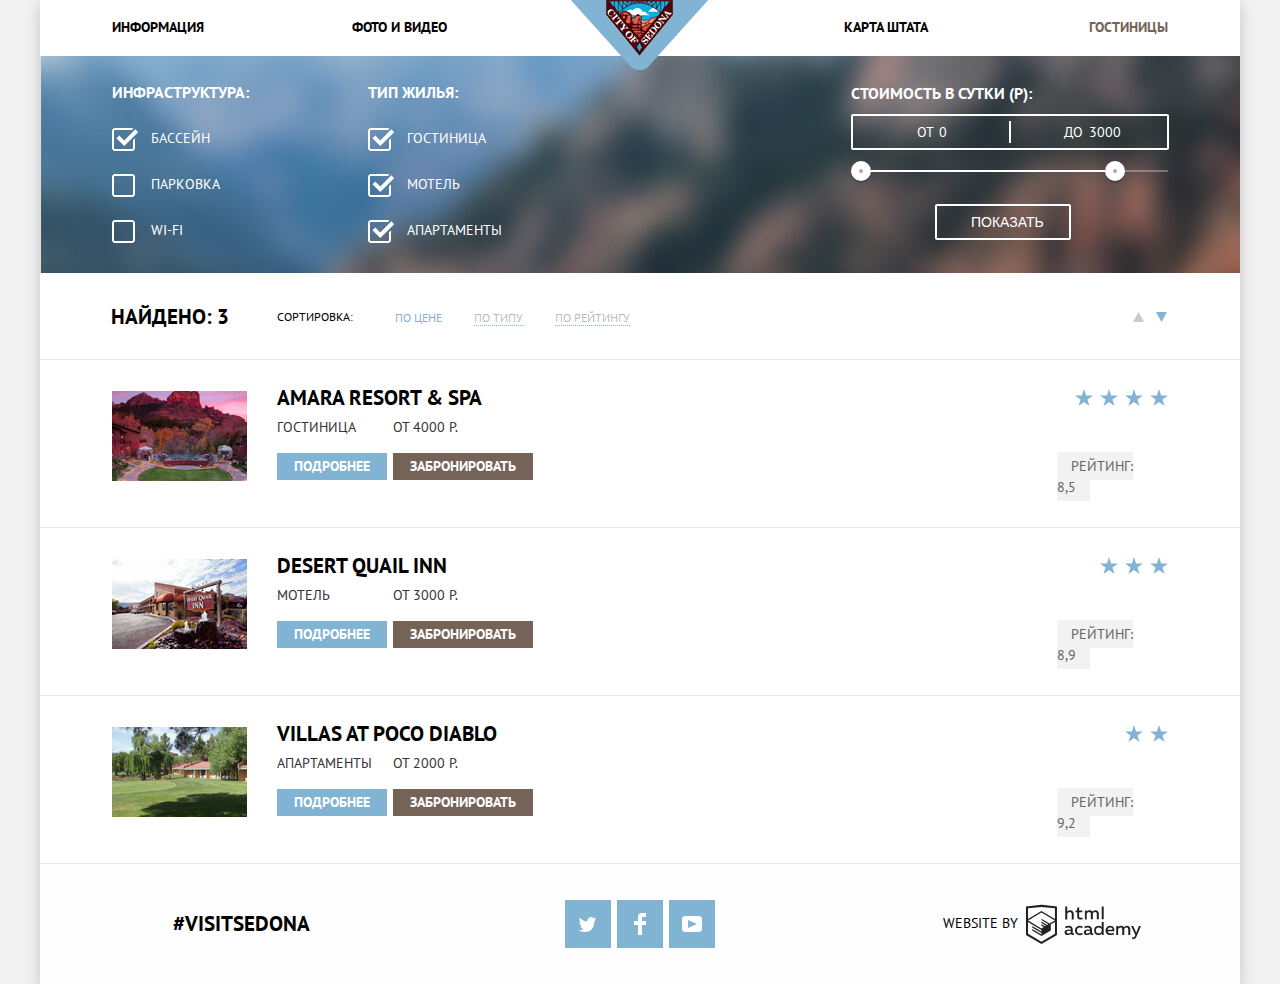
==== commit 40734469: "Минифицированы стили и скрипты, подключены минифицированные" ====
--- a/catalog.html
+++ b/catalog.html
@@ -4,8 +4,8 @@
     <meta charset="utf-8">
     <title>HTML Academy: Седона</title>
     <link href="https://fonts.googleapis.com/css?family=PT+Sans:400,700" rel="stylesheet">
-    <link rel="stylesheet" href="css/normalize.css">
-    <link rel="stylesheet" href="css/style.css">
+    <link rel="stylesheet" href="css/normalize.min.css">
+    <link rel="stylesheet" href="css/style.min.css">
 </head>
 <body class="inner-page">
     <div class="container">
@@ -279,7 +279,7 @@
             </div>
             <p class="footer-copyright">
                 <b>WEBSITE BY </b>
-                <a href="#">
+                <a href="https://htmlacademy.ru/intensive/htmlcss">
                     <span class="visually-hidden">HTML academy</span>
                     <svg data-name="Layer 1" xmlns="http://www.w3.org/2000/svg" viewBox="0 0 108.08 36.85" width="115" height="41">
                         <path d="M44.61 26.86a2 2 0 0 0 .55-.1v1.33a3.25 3.25 0 0 1-1.18.21 1.67 1.67 0 0 1-1.67-1 4.84 4.84 0 0 1-3.14 1.08c-1.51 0-2.91-.83-2.91-2.55 0-2.13 2-2.79 3.71-2.79a11.08 11.08 0 0 1 2.17.25v-.3c0-1-.76-1.77-2.19-1.77a7.42 7.42 0 0 0-3 .64v-1.7a10.21 10.21 0 0 1 3.19-.55c2.36 0 3.81 1.12 3.81 3.65v3a.54.54 0 0 0 .49.59h.17zm-6.44-1.13a1.35 1.35 0 0 0 1.46 1.25h.11a3.39 3.39 0 0 0 2.41-1v-1.42a9.72 9.72 0 0 0-1.81-.21c-1 0-2.16.33-2.16 1.38zm12.36-6.11a5 5 0 0 1 2.57.64v1.72a4.08 4.08 0 0 0-2.3-.7 2.75 2.75 0 1 0 0 5.49 5 5 0 0 0 2.43-.64v1.71a6.27 6.27 0 0 1-2.76.57A4.21 4.21 0 0 1 46 24.49v-.41a4.32 4.32 0 0 1 4.18-4.46h.38zm12.17 7.24a2 2 0 0 0 .55-.1v1.33a3.25 3.25 0 0 1-1.18.21 1.67 1.67 0 0 1-1.67-1 4.84 4.84 0 0 1-3.14 1.08c-1.51 0-2.91-.83-2.91-2.55 0-2.13 2-2.79 3.71-2.79a11.08 11.08 0 0 1 2.17.25v-.3c0-1-.76-1.77-2.19-1.77a7.42 7.42 0 0 0-3 .64v-1.7a10.21 10.21 0 0 1 3.19-.55c2.36 0 3.81 1.12 3.81 3.65v3a.54.54 0 0 0 .49.59h.17zm-6.44-1.13a1.35 1.35 0 0 0 1.47 1.25h.11a3.39 3.39 0 0 0 2.41-1v-1.42a9.72 9.72 0 0 0-1.81-.21c-1.06 0-2.16.33-2.16 1.38zM73 15.98v12.2h-1.65v-1.32a3.88 3.88 0 0 1-3.19 1.54 4.4 4.4 0 0 1 0-8.78 3.81 3.81 0 0 1 3 1.3v-4.94H73zm-4.53 5.22a2.76 2.76 0 1 0 0 5.52 2.86 2.86 0 0 0 2.68-1.74v-2a2.91 2.91 0 0 0-2.66-1.73zM79 19.62c3.31 0 4.46 2.68 3.92 5.09H76.7c.21 1.5 1.67 2.11 3.19 2.11a6.11 6.11 0 0 0 2.64-.59v1.6a7.14 7.14 0 0 1-3 .57c-2.53 0-4.75-1.42-4.75-4.42a4.18 4.18 0 0 1 4-4.39H79zm.09 1.54a2.28 2.28 0 0 0-2.44 2.1v.06h4.65a2 2 0 0 0-2.17-2.16zm5.73 7v-8.31h1.65v1a3.81 3.81 0 0 1 2.78-1.27 2.86 2.86 0 0 1 2.64 1.4 4.12 4.12 0 0 1 2.91-1.33 3.06 3.06 0 0 1 3.2 3.33v5.2h-1.9v-5.15a1.59 1.59 0 0 0-1.42-1.75h-.26a2.8 2.8 0 0 0-2.07 1.12v5.78h-1.9v-5.15A1.59 1.59 0 0 0 89 21.29h-.2a3 3 0 0 0-2.21 1.29v5.63h-1.73zm21.31-8.33h1.9l-3.91 9.46c-.9 2.17-2.09 2.86-3.35 2.86a4.76 4.76 0 0 1-1.1-.14v-1.57a2.86 2.86 0 0 0 .85.12c.9 0 1.58-.64 2.07-1.9l.17-.42-4-8.4h2l2.86 6.29zM38.73 1.44V6.2a3.81 3.81 0 0 1 2.7-1.14 3.25 3.25 0 0 1 3.44 3.4v5.15H43V8.7a1.81 1.81 0 0 0-1.61-2h-.3a2.93 2.93 0 0 0-2.32 1.39v5.52h-1.9V1.44h1.9zm11.21.85v3h3v1.6h-3v3.81c0 1.1.5 1.46 1.58 1.46a4.49 4.49 0 0 0 1.69-.33v1.6a6.8 6.8 0 0 1-2.21.35 2.55 2.55 0 0 1-2.86-2.74V6.87h-1.56V5.24h1.5V2.72zm5.4 11.31V5.26H57v1a3.81 3.81 0 0 1 2.77-1.28 2.86 2.86 0 0 1 2.6 1.33 4.12 4.12 0 0 1 2.91-1.33 3.06 3.06 0 0 1 3.16 3.4v5.21h-1.9V8.44a1.59 1.59 0 0 0-1.42-1.75h-.23a2.8 2.8 0 0 0-2.07 1.12v5.78h-1.9V8.44a1.59 1.59 0 0 0-1.42-1.75h-.23a3 3 0 0 0-2.21 1.29v5.63h-1.72zM71.17 1.43H73v12.15h-1.83V1.43zM14.71-.02h-.16L0 1.52v26.67l14.55 8.66 14.55-8.66V1.52zm12.5 27.1l-12.66 7.54L1.9 27.1V16.16l12.59 7.5v1.32l-8.63-5.1v1.31l8.68 5.21v1.39l-8.67-5.16v1.35l8.68 5.21 8.75-5.24v-5.66l3.9-2.31V27.1zm0-12.53l-3.48 2-1.6 1-7.62-4.57v1.31L21 18.21l-.14.09-1 .54-5.37-3.2v1.34l4.24 2.52-1 .67-3.2-1.9v1.31l2.1 1.24-2.13 1.26L2 14.63l12.51-7.54zm0-1.32L14.49 5.74 1.91 13.23v-10L14.56 1.9l12.65 1.33v10z" fill="#231f20"/>
--- a/css/style.min.css
+++ b/css/style.min.css
@@ -0,0 +1 @@
+.inner-page,body{background-color:#f2f2f2}.knowing,.site-navigation{display:-webkit-box;display:-ms-flexbox}.intro,.knowing{background-repeat:no-repeat}.btn-transparent,.button-search,.filter-button,.filter-range,.search-data input,body{text-transform:uppercase}body{margin:0;padding:0;font-family:"PT Sans",Arial,sans-serif;font-size:14px;line-height:21px;font-weight:400;color:#333;background-position:top center}.intro h2,.main-navigation{font-weight:700;line-height:26px}.intro h2,.intro p,.site-navigation a{color:#000}.container{width:1200px;margin:0 auto;-webkit-box-shadow:0 5px 15px 0 rgba(0,1,1,.2);box-shadow:0 5px 15px 0 rgba(0,1,1,.2)}a{text-decoration:none}img{max-width:100%;height:auto}.visually-hidden:not(:focus):not(:active),input[type=checkbox].visually-hidden,input[type=radio].visually-hidden{position:absolute;width:1px;height:1px;margin:-1px;border:0;padding:0;white-space:nowrap;-webkit-clip-path:inset(100%);clip-path:inset(100%);clip:rect(0 0 0 0);overflow:hidden}.main-header{background-color:#fff}.main-navigation{position:relative;font-size:14px;color:#000}.main-header-logo{width:138px;height:70px;position:absolute;left:50%;top:0;-webkit-transform:translate(-50%,0);-ms-transform:translate(-50%,0);transform:translate(-50%,0)}.factor-features,.interest,.knowing-wrap,.map{position:relative}.site-navigation{display:flex;width:1056px;margin:0 auto;padding:14px 0 16px;list-style:none}.navigation-link{-webkit-box-sizing:border-box;box-sizing:border-box;-ms-flex-preferred-size:240px;flex-basis:240px;text-align:left}.knowing,.knowing-wrap{-ms-flex-direction:column}.navigation-link:nth-child(3),.navigation-link:nth-child(4){text-align:right}.navigation-link:nth-child(3){margin-left:auto}.knowing{display:flex;-webkit-box-orient:vertical;-webkit-box-direction:normal;flex-direction:column;-webkit-box-pack:center;-ms-flex-pack:center;justify-content:center;padding-top:24px;width:100%;background-image:url(../img/mask.png),url(../img/background.jpg);background-color:#ddecf4;background-position:bottom,center;padding-bottom:29px}.intro,.knowing-wrap{display:-webkit-box;display:-ms-flexbox;-webkit-box-orient:vertical;-webkit-box-direction:normal}.intro,.map{background-position:50% 50%}.knowing-wrap{display:flex;flex-direction:column;-webkit-box-pack:center;-ms-flex-pack:center;justify-content:center;padding-left:371px;-webkit-box-align:top;-ms-flex-align:top;align-items:top;min-height:455px}.found-item,.intro{-ms-flex-direction:column}.intro{display:flex;height:216px;flex-direction:column;background-color:#fff;text-align:center;-webkit-box-align:center;-ms-flex-align:center;align-items:center}.factor,.factor-devil,.features-list{display:-webkit-box;display:-ms-flexbox}.factor-view,.factor-view-devil{height:256px;-ms-grid-row-align:center;align-self:center}.intro h2{width:600px;font-size:21px;margin-top:60px;margin-bottom:13px}.factor-place,.factor-place-devil{background-color:#81b3d2;width:400px;text-align:center}.intro p{font-size:14px;line-height:26px;font-weight:400}.factor,.factor-devil{display:flex}.factor-view{-ms-flex-item-align:center}.factor-view-devil{-ms-flex-item-align:center;-webkit-box-ordinal-group:0;-ms-flex-order:-1;order:-1}.factor-place-devil{padding-top:29px}.factor-place{padding-top:48px}.factor-place h2{width:200px;margin:0 auto;font-size:21px;line-height:21px;font-weight:700;color:#fff}.factor-place p,.factor-place-devil span{display:block;font-size:14px;font-weight:400;color:#fff;line-height:21px}.factor-place p{width:300px;margin:22px auto 21px}.factor-place-devil span{margin-top:23px}.factor-place-devil h2{font-size:21px;line-height:21px;font-weight:700;color:#fff}.factor-place span,.factor-place-devil p{font-size:14px;font-weight:400;color:#fff;display:block;line-height:21px}.factor-place-devil p{margin:24px 40px 0;width:320px}.factor-place span{margin-top:24px;margin-bottom:21px}.features{background-color:#fff}.features h2{font-size:21px;line-height:21px;font-weight:700;color:#000;margin-top:26px;margin-bottom:23px}.features-list{display:flex;-ms-flex-wrap:wrap;flex-wrap:wrap;-ms-flex-pack:distribute;justify-content:space-around;-webkit-box-align:start;-ms-flex-align:start;align-items:flex-start;margin:0;padding:59px 0 67px;list-style:none}.features-advice{-ms-flex-preferred-size:300px;flex-basis:300px;text-align:center}.features-list .gift{margin-top:21px}.factor-features{display:-webkit-box;display:-ms-flexbox;display:flex;-ms-flex-wrap:wrap;flex-wrap:wrap;background-color:#eee;text-align:center;-ms-flex-pack:distribute;justify-content:space-around;-webkit-box-align:start;-ms-flex-align:start;align-items:flex-start;min-height:256px;z-index:1}.factor-features p{margin-bottom:0;margin-top:21px}.factor-sight{width:270px;padding-top:48px}.factor-sight h2{margin-top:0;margin-bottom:24px;width:150px;padding-left:61px}.factor-sight span{font-size:14px;line-height:21px;font-weight:400;color:#333}.interest{z-index:1}.interest-block{display:block;text-align:center;background-color:#fff}.interest-block a:focus,.interest-block a:hover{background-color:#604e43}.interest-block a:active{color:rgba(255,255,255,.3);background-color:#503e33}.interest-block h2{display:block;margin:0;font-size:30px;line-height:36px;font-weight:700;padding-top:50px;padding-bottom:24px;color:#000}.interest-block p{display:block;margin:0;padding-bottom:47px;font-size:14px;line-height:24px;font-weight:400;color:#333}.interest-block a,.search p{line-height:26px;font-weight:700}.interest-block a{display:block;width:568px;margin-left:316px;font-size:21px;color:#fff;background-color:#766357;padding:30px 0}.map{background-image:url(../img/map.jpg);width:1200px;height:593px;text-align:center;min-height:593px}.map iframe{width:100%;height:100%;border:none}.search{display:none;position:absolute;top:0;left:316px;margin:0 auto;background-color:#fff;-ms-flex-wrap:wrap;flex-wrap:wrap;-webkit-box-align:center;-ms-flex-align:center;align-items:center;-webkit-box-pack:center;-ms-flex-pack:center;justify-content:center;width:458px;padding:55px 55px 24px}.search p,.search-show{display:-webkit-box;display:-ms-flexbox}.search-show{display:flex;-webkit-animation:bounce 1.5s;animation:bounce 1.5s}.modal-error{-webkit-animation:shake .5s;animation:shake .5s}@-webkit-keyframes bounce{0%{-webkit-transform:translateY(-390px);transform:translateY(-390px)}70%{-webkit-transform:translateY(30px);transform:translateY(30px)}90%{-webkit-transform:translateY(-10px);transform:translateY(-10px)}100%{-webkit-transform:translateY(0);transform:translateY(0)}}@keyframes bounce{0%{-webkit-transform:translateY(-390px);transform:translateY(-390px)}70%{-webkit-transform:translateY(30px);transform:translateY(30px)}90%{-webkit-transform:translateY(-10px);transform:translateY(-10px)}100%{-webkit-transform:translateY(0);transform:translateY(0)}}@-webkit-keyframes shake{0%,100%{-webkit-transform:translateX(0);transform:translateX(0)}10%,30%,50%,70%,90%{-webkit-transform:translateX(-5px);transform:translateX(-5px)}20%,40%,60%,80%{-webkit-transform:translateX(5px);transform:translateX(5px)}}@keyframes shake{0%,100%{-webkit-transform:translateX(0);transform:translateX(0)}10%,30%,50%,70%,90%{-webkit-transform:translateX(-5px);transform:translateX(-5px)}20%,40%,60%,80%{-webkit-transform:translateX(5px);transform:translateX(5px)}}.search p{position:relative;display:flex;-webkit-box-pack:justify;-ms-flex-pack:justify;justify-content:space-between;-webkit-box-align:center;-ms-flex-align:center;align-items:center;padding-bottom:30px;margin:0 auto 0 0;width:100%;font-size:14px;color:#000}.main-footer,.search-visitors-arrival{display:-webkit-box;display:-ms-flexbox}.button-calendar{position:absolute;top:10;right:10px;background-color:transparent;background-image:url(../img/calendar.svg);width:21px;height:22px}.button-calendar:active,.button-calendar:focus,.button-calendar:hover{position:absolute;top:8px;right:10px;content:"";width:21px;height:22px;background-position:0 0;background-repeat:no-repeat}.button-calendar:focus,.button-calendar:hover{background-image:url(../img/calendar-hover.svg)}.button-calendar:active{background-image:url(../img/calendar-active.svg)}.search-visitors-arrival{-webkit-box-sizing:border-box;box-sizing:border-box;width:100%;display:flex;-webkit-box-pack:justify;-ms-flex-pack:justify;justify-content:space-between;-ms-flex-line-pack:center;align-content:center}.search-data input,.search-visitors input{display:block;border:2px solid transparent;font:inherit;background-color:#f2f2f2}.search-visitors{position:relative}.children{padding-left:53px}.search-data input{width:329px;padding:4px 4px 4px 10px}.search-visitors input{width:114px;-webkit-box-sizing:border-box;box-sizing:border-box;margin-left:41px;text-align:center;padding:4px}.button-search,.footer{font-size:21px;font-weight:700}.children input{margin-left:0}.search-visitors-arrival button{border:0;background-color:transparent;width:38px;height:38px;-webkit-box-sizing:border-box;box-sizing:border-box;position:absolute;cursor:pointer}.footer,.footer-social{-webkit-box-sizing:border-box}.search-visitors .button-minus-adults{left:112px;background-image:url(../img/minus.svg);background-position:center;background-repeat:no-repeat}.search-visitors .button-minus-children{left:119px;background-image:url(../img/minus.svg);background-position:center;background-repeat:no-repeat}.search-visitors .button-minus-adults:focus,.search-visitors .button-minus-adults:hover{left:112px;background-image:url(../img/minus-hover.svg);background-position:center;background-repeat:no-repeat}.search-visitors .button-minus-children:focus,.search-visitors .button-minus-children:hover{left:119px;background-image:url(../img/minus-hover.svg);background-position:center;background-repeat:no-repeat}.search-visitors .button-minus-adults:active{left:112px;background-image:url(../img/minus-active.svg);background-position:center;background-repeat:no-repeat}.search-visitors .button-minus-children:active{left:119px;background-image:url(../img/minus-active.svg);background-position:center;background-repeat:no-repeat}.search-visitors .button-plus-adults,.search-visitors .button-plus-children{background-image:url(../img/plus.svg);background-position:center;background-repeat:no-repeat;top:0}.search-visitors .button-plus-adults{left:187px}.search-visitors .button-plus-children{left:194px}.search-visitors .button-plus-adults:focus,.search-visitors .button-plus-adults:hover{top:0;left:187px;background-image:url(../img/plus-hover.svg);background-position:center;background-repeat:no-repeat}.search-visitors .button-plus-adults:focus,.search-visitors .button-plus-children:hover{top:0;left:194px;background-image:url(../img/plus-hover.svg);background-position:center;background-repeat:no-repeat}.search-visitors .button-plus-adults:active,.search-visitors .button-plus-children:active{top:0;background-image:url(../img/plus-active.svg);background-position:center;background-repeat:no-repeat}.search-visitors .button-plus-adults:active{left:187px}.search-visitors .button-plus-children:active{left:194px}.map input:hover{background-color:#ebebeb}.map input:focus{background-color:transparent;border:2px solid #f2f2f2;outline:0}.search-data button{color:rgba(0,0,0,.3);border:none}.search-data button:focus,.search-data button:hover{color:#000}.search-data button:active{color:#81b3d2}.button-search-wrapper{width:100%;padding-top:23px}.button-search{width:100%;line-height:26px;color:#fff;background-color:#81b3d2;padding:16px 0 16px 3px;margin-top:auto;border:0}.button-search:focus,.button-search:hover{background-color:#669ec0}.button-search:active{color:rgba(255,255,255,.3);background-color:#5496bd}.main-footer{padding:0;margin:0;display:flex;-webkit-box-pack:justify;-ms-flex-pack:justify;justify-content:space-between;-webkit-box-align:center;-ms-flex-align:center;align-items:center;background-color:#fff;-ms-flex-wrap:wrap;flex-wrap:wrap}.social-button,.social-list{display:-webkit-box;display:-ms-flexbox}.main-footer-opacity{min-height:120px;background-color:rgba(255,255,255,.9);margin-top:-120px;opacity:.9}.main-footer-catalog-opacity{height:120px;background-color:rgba(255,255,255,.9)}.footer{margin:0;padding:0 0 0 133px;-ms-flex-preferred-size:400px;flex-basis:400px;box-sizing:border-box;line-height:26px;color:#000}.social-list{list-style:none;-ms-flex-preferred-size:150px;flex-basis:150px;display:flex;-webkit-box-pack:justify;-ms-flex-pack:justify;justify-content:space-between;margin:0;padding:0 1px 0 0;-ms-flex-wrap:wrap;flex-wrap:wrap}.social-button{display:flex;width:46px;height:48px;-webkit-box-align:center;-ms-flex-align:center;align-items:center;-webkit-box-pack:center;-ms-flex-pack:center;justify-content:center;background-color:#81b3d2}.footer-copyright,.footer-social{display:-webkit-box;display:-ms-flexbox}.social-list a:focus,.social-list a:hover{background-color:#669ec0}.social-list a:active{color:rgba(0,0,0,.3);background-color:#5496bd;fill:#000}.social-list a:active path{fill:#88b6d1}.footer-social{display:flex;-ms-flex-wrap:wrap;flex-wrap:wrap;-webkit-box-pack:center;-ms-flex-pack:center;justify-content:center;box-sizing:border-box;-ms-flex-preferred-size:400px;flex-basis:400px}.footer-copyright{display:flex;-webkit-box-pack:center;-ms-flex-pack:center;justify-content:center;margin:0;padding:6px 0 0 3px;-ms-flex-preferred-size:400px;flex-basis:400px;-webkit-box-sizing:border-box;box-sizing:border-box}.filter,.sorting{display:-webkit-box;display:-ms-flexbox}.footer-copyright a:focus path,.footer-copyright a:hover path{fill:#669ec0}.footer-copyright a:active path{fill:#bdbbbc}.footer-copyright b{margin:0;padding:6px 8px 0 0;font-size:14px;line-height:26px;font-weight:400;color:#000}.filters{width:100%;background-image:url(../img/filter.jpg);background-repeat:no-repeat;background-color:#7d9dbe;padding-bottom:7px}.filter{display:flex;-webkit-box-pack:justify;-ms-flex-pack:justify;justify-content:space-between}.filters-header{padding-top:26px;margin-bottom:25px;font-size:16px;line-height:21px;font-weight:700;color:#fff}.filters fieldset{width:150px;padding:0;margin:0 0 0 72px;border:none}.filters fieldset:nth-child(2){margin-left:106px;margin-right:auto}.filter ul{padding:0;margin:0;list-style:none}.filter-option{margin-left:39px;margin-bottom:25px}.filter-option label{position:relative;display:block;cursor:pointer;-webkit-user-select:none;-moz-user-select:none;-ms-user-select:none;user-select:none}.filter-input-checkbox+label::before,.filter-input-checkbox:checked:disabled+label::after,.filter-input-checkbox:disabled+label::before{content:"";position:absolute;left:-39px;width:28px;height:28px}.filter-input-checkbox:disabled+label::before{background-image:url(../img/checkbox-off-disabled.svg);background-repeat:no-repeat;background-position:0 0}.filter-input-checkbox:checked:disabled+label::after{background-image:url(../img/checkbox-on-disabled.svg);background-repeat:no-repeat;background-position:0 0}.filter-input-checkbox+label::before{background-image:url(../img/checkbox-off.svg);background-repeat:no-repeat;background-position:0 0}.filter-input-checkbox:checked+label::after,.filter-input-checkbox:checked+label::before{position:absolute;left:-39px;width:28px;height:28px;background-image:url(../img/checkbox-on.svg);background-repeat:no-repeat;background-position:0 0;content:""}.filter-input-checkbox:checked+label::before{display:none}.filter-input-checkbox:focus+label::after,.filter-input-checkbox:focus+label::before{outline:#81b3d2 solid 2px}.filter-button,.filter-option{font-size:14px;line-height:21px;font-weight:400;color:#fff}.filter-button{background-color:transparent;border:2px solid #fff}.filter-button:active,.filter-button:focus,.filter-button:hover{background-color:#fff;color:#000}.navigation-link a:focus,.navigation-link a:hover{color:#81b3d2}.navigation-link a:active{color:rgba(0,0,0,.3)}.current a{color:#766357}.filter-range{width:317px;color:#fff;margin-top:27px;margin-right:72px}.filter-range-title{margin-bottom:10px;font-weight:600;font-size:16px;line-height:21px}.price-controls{position:relative;width:314px;height:32px;margin-bottom:20px;font-size:0;border:2px solid #fff;border-radius:2px}.price-controls::after{content:"";position:absolute;top:50%;left:50%;width:2px;height:22px;background:#fff;-webkit-transform:translate(-50%,-50%);-ms-transform:translate(-50%,-50%);transform:translate(-50%,-50%)}.price-controls label{display:inline-block;font-size:14px;line-height:21px;padding-top:5px;vertical-align:top;cursor:pointer}.price-controls .min-price{width:82px;padding-left:64px}.price-controls .max-price{width:90px;padding-left:65px}.price-controls input{width:50px;margin:0;color:inherit;font:inherit;background:0 0;border:none}.range-controls{position:relative;width:316;margin-bottom:32px}.range-controls .scale{height:2px;background:rgba(255,255,255,.3)}.range-controls .bar{width:80%;height:2px;background:#fff}.range-toggle{position:absolute;top:-9px;width:4px;height:4px;background:#ababab;border:8px solid #fff;border-radius:50%;-webkit-box-shadow:0 2px 1px 0 rgba(0,1,1,.2);box-shadow:0 2px 1px 0 rgba(0,1,1,.2);cursor:pointer}.range-toggle:hover{background:#1c4f80;-webkit-transform:scale(1.1);-ms-transform:scale(1.1);transform:scale(1.1)}.range-toggle-min{left:0}.range-toggle-max{left:80%}.btn-transparent{display:block;margin:0 auto 0 84px;padding:6px 25px 6px 34px;font-size:14px;line-height:20px;color:#fff;background:0 0;border:2px solid #fff;border-radius:2px;cursor:pointer}.found,.sorting{background-color:#fff}.btn-transparent:hover{color:#000;background:#fff}.sorting{display:flex;position:relative;-webkit-box-align:center;-ms-flex-align:center;align-items:center;padding-top:2px}.sorting-arrow,.sorting-list{display:-webkit-box;display:-ms-flexbox;-webkit-box-pack:justify;margin:0}.sorting p{margin:0}.sorting ul{margin:0;padding:0}.sorting-list{display:flex;width:235px;-ms-flex-pack:justify;justify-content:space-between}.sorting-result{font-size:21px;line-height:84px;font-weight:700;color:#000;text-align:center;padding-left:71px}.sorting-kind{font-size:12px;line-height:18px;font-weight:400;color:#000;padding-left:48px;padding-right:42px}.sorting-current{color:#81b3d2}.sorting-arrow{display:flex;-ms-flex-pack:justify;justify-content:space-between;padding:0;position:absolute;width:34px;right:73px;top:34px}.found,.found-wrapper{display:-webkit-box;display:-ms-flexbox}.sorting li{list-style:none;font-size:12px}.sorting-list a{color:rgba(0,0,0,.3);border-bottom:1px dotted #81b3d2}.sorting-list a:focus,.sorting-list a:hover{color:#81b3d2}.sorting-list a:active{color:#000;border-bottom:none}.sorting-arrow a{color:rgba(0,0,0,.3)}.arrow:focus path,.arrow:hover path{fill:#231f20}.arrow:active path{fill:#81b3d2}.arrow span:active,.arrow-active span{color:#81b3d2}.found{display:flex;-webkit-box-pack:justify;-ms-flex-pack:justify;justify-content:space-between;border-top:1px solid #e5e5e5;padding:25px 70px 29px}.found:nth-child(3){border-bottom:1px solid #e5e5e5}.found-declaration{-ms-flex-preferred-size:782px;flex-basis:782px}.found-declaration h2{margin-top:0;margin-bottom:6px}.found-wrapper{display:flex;-webkit-box-pack:start;-ms-flex-pack:start;justify-content:flex-start}.found-book,.found-item{display:-webkit-box;display:-ms-flexbox;-webkit-box-orient:vertical;-webkit-box-direction:normal}.found-image{height:90px;margin-right:30px;margin-top:6px;margin-left:2px}.found-item{display:flex;flex-direction:column;margin-right:6px}.found-book{display:flex;-ms-flex-direction:column;flex-direction:column}.found-declaration-header a{font-size:21px;line-height:26px;font-weight:700;color:#000}.found-declaration-header a:focus,.found-declaration-header a:hover{color:#81b3d2}.found-declaration-header a:active{color:rgba(0,0,0,.3)}.found-book span{font-size:14px;line-height:21px;font-weight:400;color:#333;margin-bottom:15px}.found-book a,.found-item a{padding:3px 17px;font-weight:700;font-size:14px;line-height:21px}.found-book a{color:#fff;background-color:#766357}.found-book a:focus,.found-book a:hover{background-color:#604e43}.found-book a:active{color:rgba(255,255,255,.3);background-color:#503e33}.found-item a{color:#fff;background-color:#81b3d2}.found-item a:focus,.found-item a:hover{background-color:#669ec0}.found-item a:active{color:rgba(255,255,255,.3);background-color:#5496bd}.found-item span{font-size:14px;line-height:21px;font-weight:400;color:#333;margin-bottom:15px}.found-valuation span{color:#666;background-color:#f2f2f2;padding:5px 14px}.found-stars{display:-webkit-box;display:-ms-flexbox;display:flex;-webkit-box-pack:end;-ms-flex-pack:end;justify-content:flex-end;width:111px;-webkit-box-align:start;-ms-flex-align:start;align-items:flex-start;padding-top:4px}.icon-star{margin-left:7px;margin-bottom:44px}